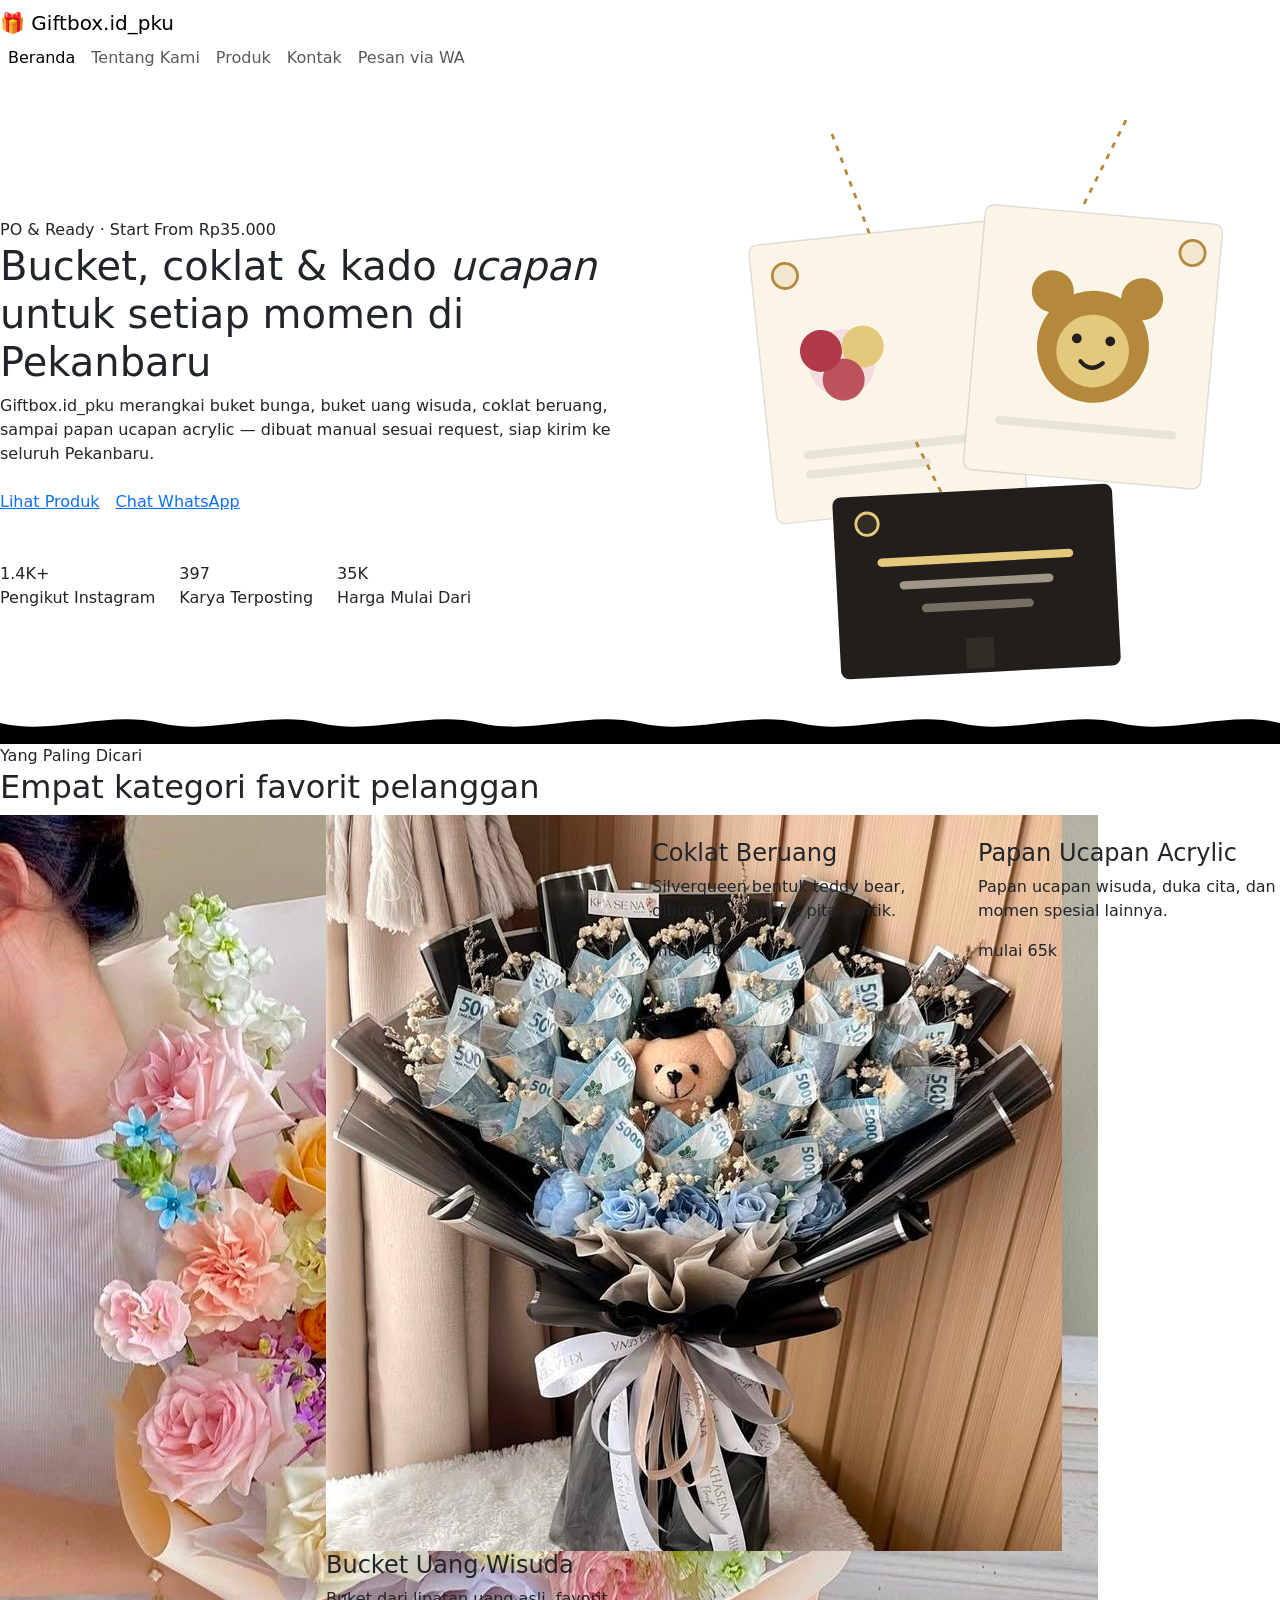
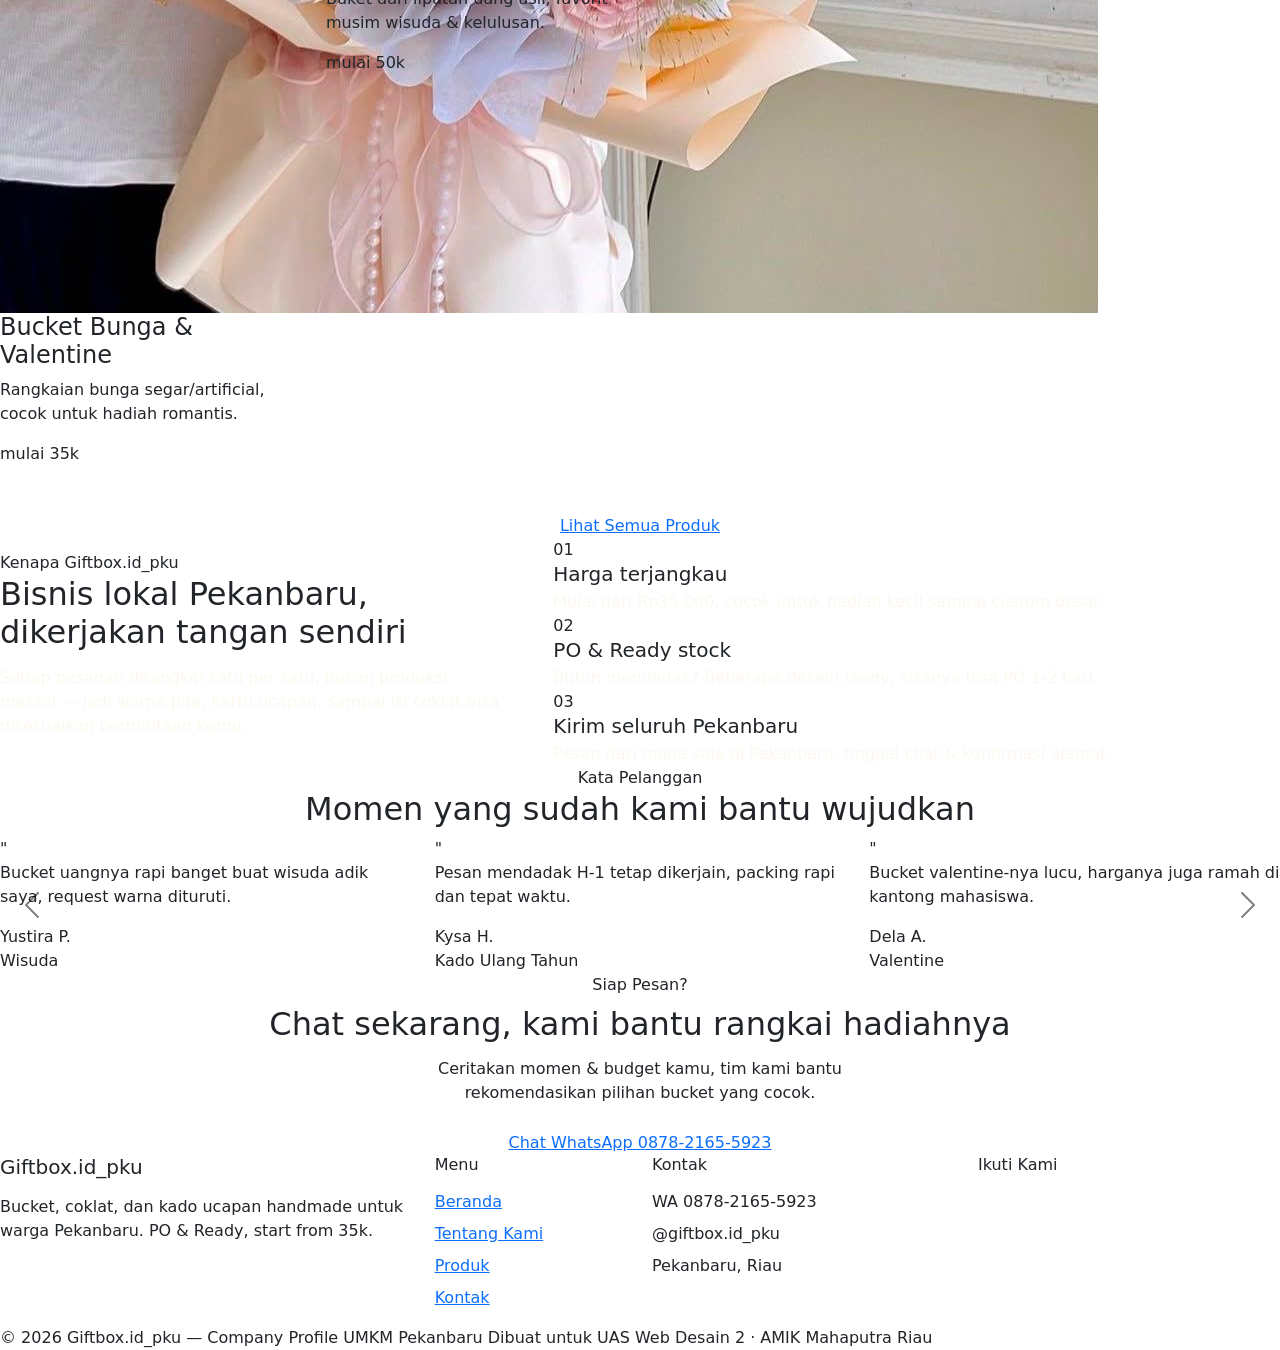
==== index.html @ 5f4c3142 "Add files via upload" ====
<!DOCTYPE html>
<html lang="id">
<head>
<meta charset="UTF-8">
<meta name="viewport" content="width=device-width, initial-scale=1.0">
<title>Giftbox.id_pku — Bucket &amp; Gift Pekanbaru</title>
<meta name="description" content="Giftbox.id_pku — bucket valentine, buket uang wisuda, coklat beruang, papan ucapan acrylic. PO &amp; Ready, mulai 35k, kirim area Pekanbaru.">

<link rel="preconnect" href="https://fonts.googleapis.com">
<link href="https://fonts.googleapis.com/css2?family=Fraunces:opsz,wght@9..144,500;9..144,600;9..144,700&family=Plus+Jakarta+Sans:wght@400;500;600;700;800&family=Space+Mono:wght@400;700&display=swap" rel="stylesheet">
<link rel="stylesheet" href="https://cdnjs.cloudflare.com/ajax/libs/bootstrap/5.3.3/css/bootstrap.min.css">
<link rel="stylesheet" href="css/style.css">
</head>
<body>

<!-- ============================== NAVBAR ============================== -->
<nav class="navbar navbar-expand-lg gb-navbar fixed-top">
  <div class="container-narrow">
    <a class="navbar-brand" href="index.html">
      <span class="brand-mark">🎁</span> Giftbox.id_pku
    </a>
    <button class="navbar-toggler" type="button" data-bs-toggle="collapse" data-bs-target="#gbNav">
      <span class="navbar-toggler-icon"></span>
    </button>
    <div class="collapse navbar-collapse" id="gbNav">
      <ul class="navbar-nav ms-auto align-items-lg-center">
        <li class="nav-item"><a class="nav-link active" data-page="index.html" href="index.html">Beranda</a></li>
        <li class="nav-item"><a class="nav-link" data-page="about.html" href="about.html">Tentang Kami</a></li>
        <li class="nav-item"><a class="nav-link" data-page="produk.html" href="produk.html">Produk</a></li>
        <li class="nav-item"><a class="nav-link" data-page="kontak.html" href="kontak.html">Kontak</a></li>
        <li class="nav-item"><a class="nav-link nav-cta" href="https://wa.me/6287821655923" target="_blank">Pesan via WA</a></li>
      </ul>
    </div>
  </div>
</nav>

<!-- ============================== HERO ============================== -->
<header class="hero" style="padding-top:120px;">
  <div class="container-narrow">
    <div class="row align-items-center g-5">
      <div class="col-lg-6">
        <span class="price-badge"><span class="dot"></span>PO &amp; Ready · Start From Rp35.000</span>
        <h1>Bucket, coklat &amp; kado <em>ucapan</em> untuk setiap momen di Pekanbaru</h1>
        <p class="lead-text">Giftbox.id_pku merangkai buket bunga, buket uang wisuda, coklat beruang, sampai papan ucapan acrylic — dibuat manual sesuai request, siap kirim ke seluruh Pekanbaru.</p>
        <div class="d-flex flex-wrap gap-3 mt-4">
          <a href="produk.html" class="btn-gb-primary">Lihat Produk</a>
          <a href="https://wa.me/6287821655923" target="_blank" class="btn-gb-outline">Chat WhatsApp</a>
        </div>
        <div class="d-flex gap-4 mt-5 flex-wrap">
          <div class="stat-box"><div class="num">1.4K+</div><div class="label">Pengikut Instagram</div></div>
          <div class="stat-box"><div class="num">397</div><div class="label">Karya Terposting</div></div>
          <div class="stat-box"><div class="num">35K</div><div class="label">Harga Mulai Dari</div></div>
        </div>
      </div>

      <div class="col-lg-6">
        <div class="hero-art">
          <svg viewBox="0 0 440 420" xmlns="http://www.w3.org/2000/svg">
            <!-- string 1 -->
            <line x1="120" y1="10" x2="150" y2="90" stroke="#B4893C" stroke-width="2" stroke-dasharray="4 5"/>
            <!-- tag: bucket bunga -->
            <g transform="translate(60,90) rotate(-6)">
              <rect x="0" y="0" width="180" height="200" rx="6" fill="#FBF5E8" stroke="#22201d22"/>
              <circle cx="24" cy="24" r="9" fill="#F3E6CF" stroke="#B4893C" stroke-width="2"/>
              <g transform="translate(28,60)">
                <circle cx="30" cy="30" r="24" fill="#F4DDE0"/>
                <circle cx="16" cy="20" r="15" fill="#B23A48"/>
                <circle cx="46" cy="20" r="15" fill="#E4C97C"/>
                <circle cx="30" cy="42" r="15" fill="#B23A48" opacity="0.85"/>
              </g>
              <rect x="24" y="150" width="132" height="6" rx="3" fill="#221E1B" opacity="0.08"/>
              <rect x="24" y="164" width="90" height="6" rx="3" fill="#221E1B" opacity="0.08"/>
            </g>
            <!-- string 2 -->
            <line x1="330" y1="0" x2="300" y2="60" stroke="#B4893C" stroke-width="2" stroke-dasharray="4 5"/>
            <!-- tag: coklat beruang -->
            <g transform="translate(230,60) rotate(5)">
              <rect x="0" y="0" width="170" height="190" rx="6" fill="#FBF5E8" stroke="#22201d22"/>
              <circle cx="150" cy="22" r="9" fill="#F3E6CF" stroke="#B4893C" stroke-width="2"/>
              <g transform="translate(35,40)">
                <circle cx="50" cy="55" r="40" fill="#B4893C"/>
                <circle cx="18" cy="18" r="15" fill="#B4893C"/>
                <circle cx="82" cy="18" r="15" fill="#B4893C"/>
                <circle cx="50" cy="58" r="26" fill="#E4C97C"/>
                <circle cx="38" cy="50" r="3.5" fill="#221E1B"/>
                <circle cx="62" cy="50" r="3.5" fill="#221E1B"/>
                <path d="M42 66 Q50 74 58 66" stroke="#221E1B" stroke-width="3" fill="none" stroke-linecap="round"/>
              </g>
              <rect x="20" y="150" width="130" height="6" rx="3" fill="#221E1B" opacity="0.08"/>
            </g>
            <!-- string 3 -->
            <line x1="180" y1="230" x2="200" y2="270" stroke="#B4893C" stroke-width="2" stroke-dasharray="4 5"/>
            <!-- tag: papan acrylic -->
            <g transform="translate(120,270) rotate(-3)">
              <rect x="0" y="0" width="200" height="130" rx="6" fill="#221E1B"/>
              <circle cx="24" cy="20" r="8" fill="#322C27" stroke="#E4C97C" stroke-width="2"/>
              <rect x="30" y="45" width="140" height="6" rx="3" fill="#E4C97C"/>
              <rect x="45" y="62" width="110" height="6" rx="3" fill="#F3E6CF" opacity="0.6"/>
              <rect x="60" y="79" width="80" height="6" rx="3" fill="#F3E6CF" opacity="0.4"/>
              <rect x="90" y="105" width="20" height="22" fill="#322C27"/>
            </g>
          </svg>
        </div>
      </div>
    </div>
  </div>
</header>
<svg class="torn-divider" viewBox="0 0 1200 34" preserveAspectRatio="none"><path d="M0,34 L0,14 C50,26 100,2 150,14 C200,26 250,2 300,14 C350,26 400,2 450,14 C500,26 550,2 600,14 C650,26 700,2 750,14 C800,26 850,2 900,14 C950,26 1000,2 1050,14 C1100,26 1150,2 1200,14 L1200,34 Z"></path></svg>

<!-- ============================== KATEGORI HIGHLIGHT ============================== -->
<section class="section-cream2">
  <div class="container-narrow">
    <div class="section-head">
      <span class="eyebrow">Yang Paling Dicari</span>
      <h2>Empat kategori favorit pelanggan</h2>
    </div>
    <div class="row g-4">

      <div class="col-md-6 col-lg-3 product-col">
        <div class="tag-card">
          <span class="tag-hole"></span>
        
          <img src="pastel.jpeg" alt="">
          <h4>Bucket Bunga &amp; Valentine</h4>
          <p>Rangkaian bunga segar/artificial, cocok untuk hadiah romantis.</p>
          <div class="tag-price">mulai 35k</div>
        </div>
      </div>

      <div class="col-md-6 col-lg-3 product-col">
        <div class="tag-card">
          <span class="tag-hole"></span>
          <img src="wisudabesar.jpeg" alt="">
          <h4>Bucket Uang Wisuda</h4>
          <p>Buket dari lipatan uang asli, favorit musim wisuda &amp; kelulusan.</p>
          <div class="tag-price">mulai 50k</div>
        </div>
      </div>

      <div class="col-md-6 col-lg-3 product-col">
        <div class="tag-card">
          <span class="tag-hole"></span>
          <img src="coklatbesar.jpeg" alt="">
          <h4>Coklat Beruang</h4>
          <p>Silverqueen bentuk teddy bear, dibungkus flanel &amp; pita cantik.</p>
          <div class="tag-price">mulai 40k</div>
        </div>
      </div>

      <div class="col-md-6 col-lg-3 product-col">
        <div class="tag-card">
          <span class="tag-hole"></span>
          <img src="papan.jpeg" alt="">
          <h4>Papan Ucapan Acrylic</h4>
          <p>Papan ucapan wisuda, duka cita, dan momen spesial lainnya.</p>
          <div class="tag-price">mulai 65k</div>
        </div>
      </div>

    </div>
    <div class="text-center mt-5">
      <a href="produk.html" class="btn-gb-outline">Lihat Semua Produk</a>
    </div>
  </div>
</section>

<!-- ============================== KENAPA PILIH KAMI ============================== -->
<section class="section-dark">
  <div class="container-narrow">
    <div class="row g-5 align-items-center">
      <div class="col-lg-5">
        <span class="eyebrow">Kenapa Giftbox.id_pku</span>
        <h2>Bisnis lokal Pekanbaru, dikerjakan tangan sendiri</h2>
        <p style="color:rgba(251,245,232,0.72); margin-top:14px;">Setiap pesanan dirangkai satu per satu, bukan produksi massal — jadi warna pita, kartu ucapan, sampai isi coklat bisa disesuaikan permintaan kamu.</p>
      </div>
      <div class="col-lg-7">
        <div class="value-row">
          <div class="value-num">01</div>
          <div><h5 class="mb-1" style="color:var(--cream-2)">Harga terjangkau</h5><p class="mb-0" style="color:rgba(251,245,232,0.65)">Mulai dari Rp35.000, cocok untuk hadiah kecil sampai custom besar.</p></div>
        </div>
        <div class="value-row">
          <div class="value-num">02</div>
          <div><h5 class="mb-1" style="color:var(--cream-2)">PO &amp; Ready stock</h5><p class="mb-0" style="color:rgba(251,245,232,0.65)">Butuh mendadak? Beberapa desain ready, sisanya bisa PO 1-2 hari.</p></div>
        </div>
        <div class="value-row">
          <div class="value-num">03</div>
          <div><h5 class="mb-1" style="color:var(--cream-2)">Kirim seluruh Pekanbaru</h5><p class="mb-0" style="color:rgba(251,245,232,0.65)">Pesan dari mana saja di Pekanbaru, tinggal chat &amp; konfirmasi alamat.</p></div>
        </div>
      </div>
    </div>
  </div>
</section>

<!-- ============================== TESTIMONI CAROUSEL ============================== -->
<section class="section-blush">
  <div class="container-narrow">
    <div class="section-head mx-auto text-center">
      <span class="eyebrow">Kata Pelanggan</span>
      <h2>Momen yang sudah kami bantu wujudkan</h2>
    </div>

    <div id="testiCarousel" class="carousel slide" data-bs-ride="carousel" data-bs-interval="4500">
      <div class="carousel-inner">
        <div class="carousel-item active">
          <div class="row justify-content-center g-4">
            <div class="col-md-4">
              <div class="testi-card"><span class="quote-mark">"</span><p>Bucket uangnya rapi banget buat wisuda adik saya, request warna dituruti.</p><div class="testi-name">Yustira P.</div><div class="testi-role">Wisuda</div></div>
            </div>
            <div class="col-md-4">
              <div class="testi-card"><span class="quote-mark">"</span><p>Pesan mendadak H-1 tetap dikerjain, packing rapi dan tepat waktu.</p><div class="testi-name">Kysa H.</div><div class="testi-role">Kado Ulang Tahun</div></div>
            </div>
            <div class="col-md-4">
              <div class="testi-card"><span class="quote-mark">"</span><p>Bucket valentine-nya lucu, harganya juga ramah di kantong mahasiswa.</p><div class="testi-name">Dela A.</div><div class="testi-role">Valentine</div></div>
            </div>
          </div>
        </div>
        <div class="carousel-item">
          <div class="row justify-content-center g-4">
            <div class="col-md-4">
              <div class="testi-card"><span class="quote-mark">"</span><p>Coklat beruangnya besar dan rapi, pas buat kejutan ke pacar.</p><div class="testi-name">Rifqi S.</div><div class="testi-role">Coklat Beruang</div></div>
            </div>
            <div class="col-md-4">
              <div class="testi-card"><span class="quote-mark">"</span><p>Papan acryliknya elegan buat acara wisuda kampus, fast respon juga.</p><div class="testi-name">Nadia F.</div><div class="testi-role">Papan Ucapan</div></div>
            </div>
            <div class="col-md-4">
              <div class="testi-card"><span class="quote-mark">"</span><p>Sudah 3x order di sini, konsisten bagus dan tepat waktu terus.</p><div class="testi-name">Bagas W.</div><div class="testi-role">Pelanggan Tetap</div></div>
            </div>
          </div>
        </div>
      </div>
      <button class="carousel-control-prev" type="button" data-bs-target="#testiCarousel" data-bs-slide="prev" style="filter:invert(1);width:5%;">
        <span class="carousel-control-prev-icon"></span>
      </button>
      <button class="carousel-control-next" type="button" data-bs-target="#testiCarousel" data-bs-slide="next" style="filter:invert(1);width:5%;">
        <span class="carousel-control-next-icon"></span>
      </button>
    </div>
  </div>
</section>

<!-- ============================== CTA ============================== -->
<section class="section-cream2">
  <div class="container-narrow text-center">
    <span class="eyebrow d-flex justify-content-center">Siap Pesan?</span>
    <h2 class="mt-2">Chat sekarang, kami bantu rangkai hadiahnya</h2>
    <p style="color:var(--ink-soft); max-width:480px; margin:14px auto 26px;">Ceritakan momen &amp; budget kamu, tim kami bantu rekomendasikan pilihan bucket yang cocok.</p>
    <a href="https://wa.me/6287821655923" target="_blank" class="btn-gb-primary">Chat WhatsApp 0878-2165-5923</a>
  </div>
</section>

<!-- ============================== FOOTER ============================== -->
<footer class="gb-footer">
  <div class="container-narrow">
    <div class="row g-4">
      <div class="col-md-4">
        <h5>Giftbox.id_pku</h5>
        <p class="mt-3">Bucket, coklat, dan kado ucapan handmade untuk warga Pekanbaru. PO &amp; Ready, start from 35k.</p>
      </div>
      <div class="col-md-2">
        <h5 style="font-size:1rem;">Menu</h5>
        <ul class="list-unstyled mt-3">
          <li class="mb-2"><a href="index.html">Beranda</a></li>
          <li class="mb-2"><a href="about.html">Tentang Kami</a></li>
          <li class="mb-2"><a href="produk.html">Produk</a></li>
          <li class="mb-2"><a href="kontak.html">Kontak</a></li>
        </ul>
      </div>
      <div class="col-md-3">
        <h5 style="font-size:1rem;">Kontak</h5>
        <ul class="list-unstyled mt-3">
          <li class="mb-2">WA 0878-2165-5923</li>
          <li class="mb-2">@giftbox.id_pku</li>
          <li class="mb-2">Pekanbaru, Riau</li>
        </ul>
      </div>
      <div class="col-md-3">
        <h5 style="font-size:1rem;">Ikuti Kami</h5>
        <div class="d-flex gap-2 mt-3">
          <a class="social-dot" href="https://instagram.com/giftbox.id_pku" target="_blank" aria-label="Instagram"><svg viewBox="0 0 24 24" fill="none" stroke="currentColor" stroke-width="2"><rect x="3" y="3" width="18" height="18" rx="5"/><circle cx="12" cy="12" r="4"/><circle cx="17.5" cy="6.5" r="1"/></svg></a>
          <a class="social-dot" href="https://wa.me/6287821655923" target="_blank" aria-label="WhatsApp"><svg viewBox="0 0 24 24" fill="currentColor"><path d="M12 2a10 10 0 00-8.6 15L2 22l5.2-1.4A10 10 0 1012 2zm0 18a8 8 0 01-4.1-1.1l-.3-.2-3 .8.8-2.9-.2-.3A8 8 0 1112 20zm4.4-5.9c-.2-.1-1.4-.7-1.6-.8s-.4-.1-.5.1-.6.8-.7.9-.3.2-.5.1a6.6 6.6 0 01-1.9-1.2 7 7 0 01-1.3-1.6c-.1-.2 0-.4.1-.5l.4-.5c.1-.1.1-.2.2-.4a.4.4 0 000-.4c-.1-.1-.5-1.2-.7-1.7s-.4-.4-.5-.4h-.5a.9.9 0 00-.6.3 2.7 2.7 0 00-.8 2 4.7 4.7 0 001 2.5 10.6 10.6 0 004 3.6c.6.2 1 .4 1.4.5a3.3 3.3 0 001.5.1 2.5 2.5 0 001.6-1.1 1.9 1.9 0 00.1-1.1c-.1-.1-.2-.1-.4-.2z"/></svg></a>
        </div>
      </div>
    </div>
    <div class="footer-bottom">
      <span>© 2026 Giftbox.id_pku — Company Profile UMKM Pekanbaru</span>
      <span>Dibuat untuk UAS Web Desain 2 · AMIK Mahaputra Riau</span>
    </div>
  </div>
</footer>

<script src="https://cdnjs.cloudflare.com/ajax/libs/bootstrap/5.3.3/js/bootstrap.bundle.min.js"></script>
<script src="js/main.js"></script>
</body>
</html>
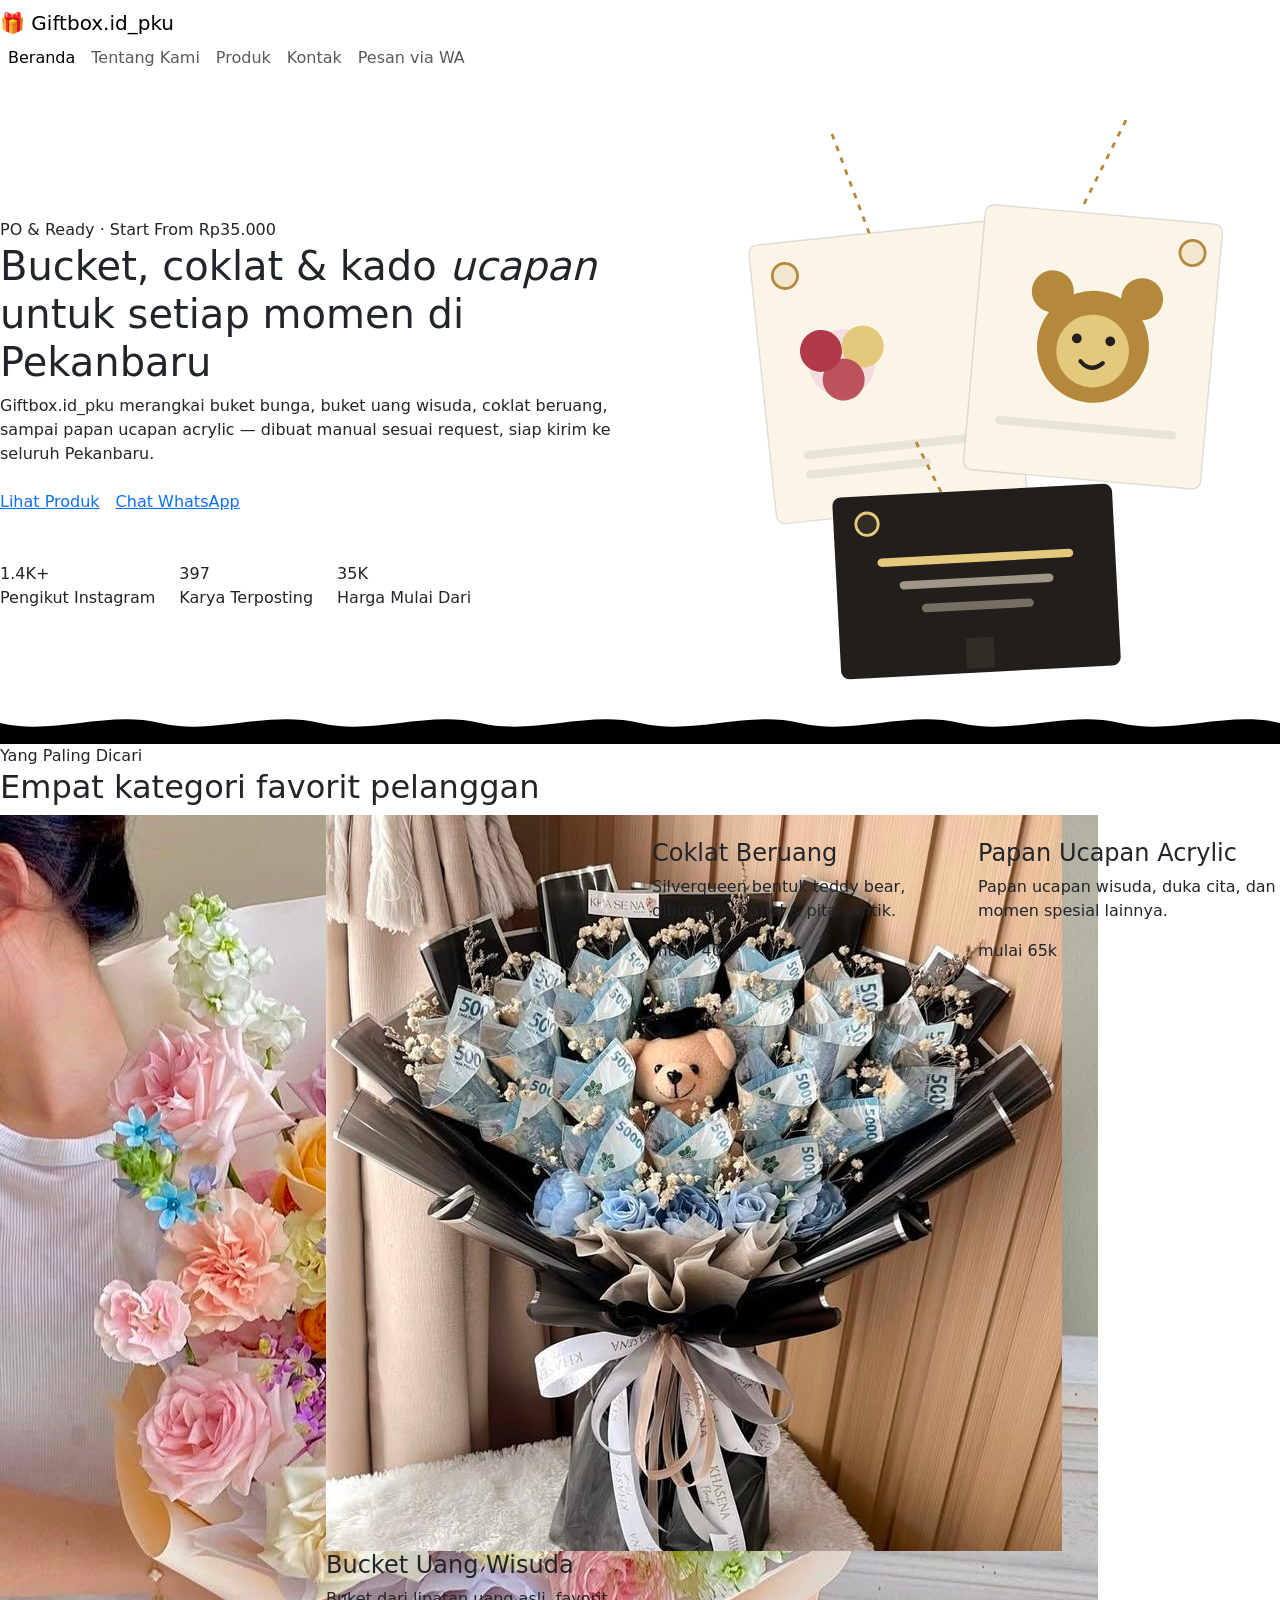
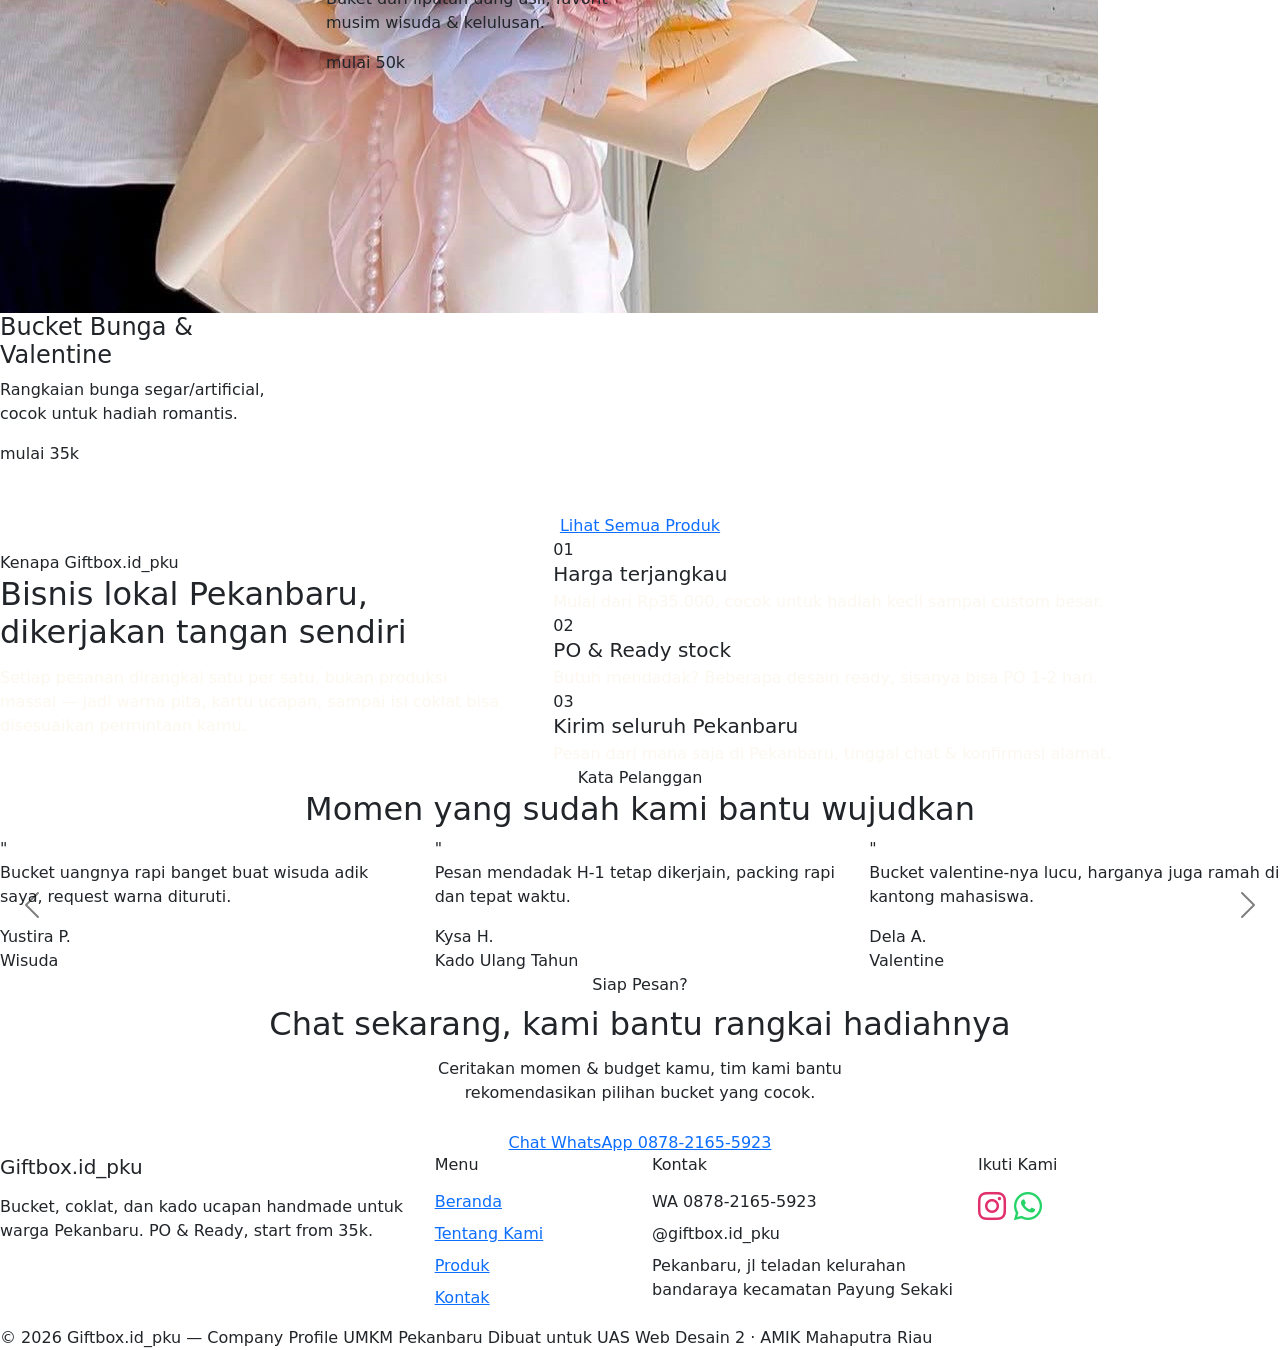
==== commit 9e79325e: "Update index.html" ====
--- a/index.html
+++ b/index.html
@@ -10,6 +10,7 @@
 <link href="https://fonts.googleapis.com/css2?family=Fraunces:opsz,wght@9..144,500;9..144,600;9..144,700&family=Plus+Jakarta+Sans:wght@400;500;600;700;800&family=Space+Mono:wght@400;700&display=swap" rel="stylesheet">
 <link rel="stylesheet" href="https://cdnjs.cloudflare.com/ajax/libs/bootstrap/5.3.3/css/bootstrap.min.css">
 <link rel="stylesheet" href="css/style.css">
+<link rel="stylesheet" href="https://cdnjs.cloudflare.com/ajax/libs/font-awesome/6.5.0/css/all.min.css">
 </head>
 <body>
 
@@ -270,14 +271,18 @@
         <ul class="list-unstyled mt-3">
           <li class="mb-2">WA 0878-2165-5923</li>
           <li class="mb-2">@giftbox.id_pku</li>
-          <li class="mb-2">Pekanbaru, Riau</li>
+          <li class="mb-2">Pekanbaru, jl teladan kelurahan bandaraya kecamatan Payung Sekaki</li>
         </ul>
       </div>
       <div class="col-md-3">
         <h5 style="font-size:1rem;">Ikuti Kami</h5>
         <div class="d-flex gap-2 mt-3">
-          <a class="social-dot" href="https://instagram.com/giftbox.id_pku" target="_blank" aria-label="Instagram"><svg viewBox="0 0 24 24" fill="none" stroke="currentColor" stroke-width="2"><rect x="3" y="3" width="18" height="18" rx="5"/><circle cx="12" cy="12" r="4"/><circle cx="17.5" cy="6.5" r="1"/></svg></a>
-          <a class="social-dot" href="https://wa.me/6287821655923" target="_blank" aria-label="WhatsApp"><svg viewBox="0 0 24 24" fill="currentColor"><path d="M12 2a10 10 0 00-8.6 15L2 22l5.2-1.4A10 10 0 1012 2zm0 18a8 8 0 01-4.1-1.1l-.3-.2-3 .8.8-2.9-.2-.3A8 8 0 1112 20zm4.4-5.9c-.2-.1-1.4-.7-1.6-.8s-.4-.1-.5.1-.6.8-.7.9-.3.2-.5.1a6.6 6.6 0 01-1.9-1.2 7 7 0 01-1.3-1.6c-.1-.2 0-.4.1-.5l.4-.5c.1-.1.1-.2.2-.4a.4.4 0 000-.4c-.1-.1-.5-1.2-.7-1.7s-.4-.4-.5-.4h-.5a.9.9 0 00-.6.3 2.7 2.7 0 00-.8 2 4.7 4.7 0 001 2.5 10.6 10.6 0 004 3.6c.6.2 1 .4 1.4.5a3.3 3.3 0 001.5.1 2.5 2.5 0 001.6-1.1 1.9 1.9 0 00.1-1.1c-.1-.1-.2-.1-.4-.2z"/></svg></a>
+          <a href="https://instagram.com/giftbox.id_pku" target="_blank" style="color: #E1306C;">
+          <i class="fab fa-instagram fa-2x"></i>
+          </a>
+          <a href="https://wa.me/6287821655923" target="_blank" style="color: #25D366;">
+          <i class="fab fa-whatsapp fa-2x"></i>
+          </a>
         </div>
       </div>
     </div>
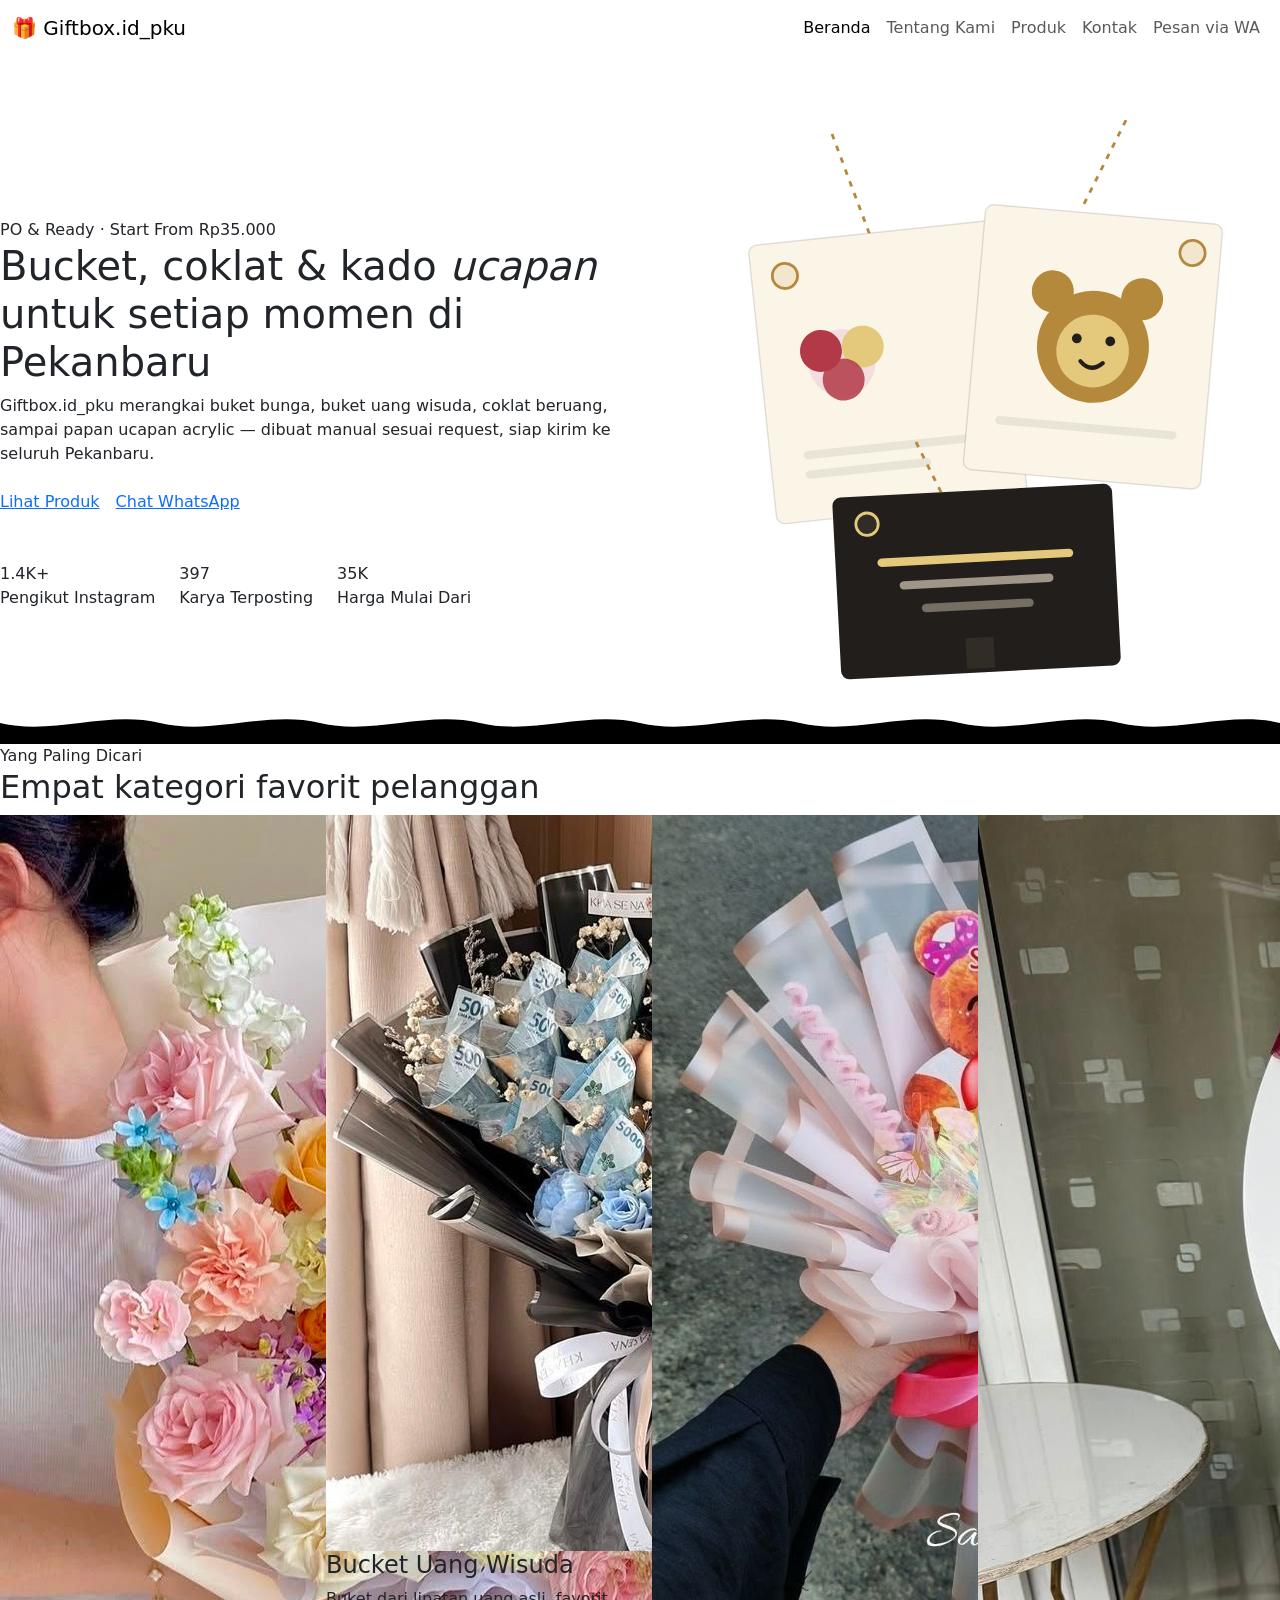
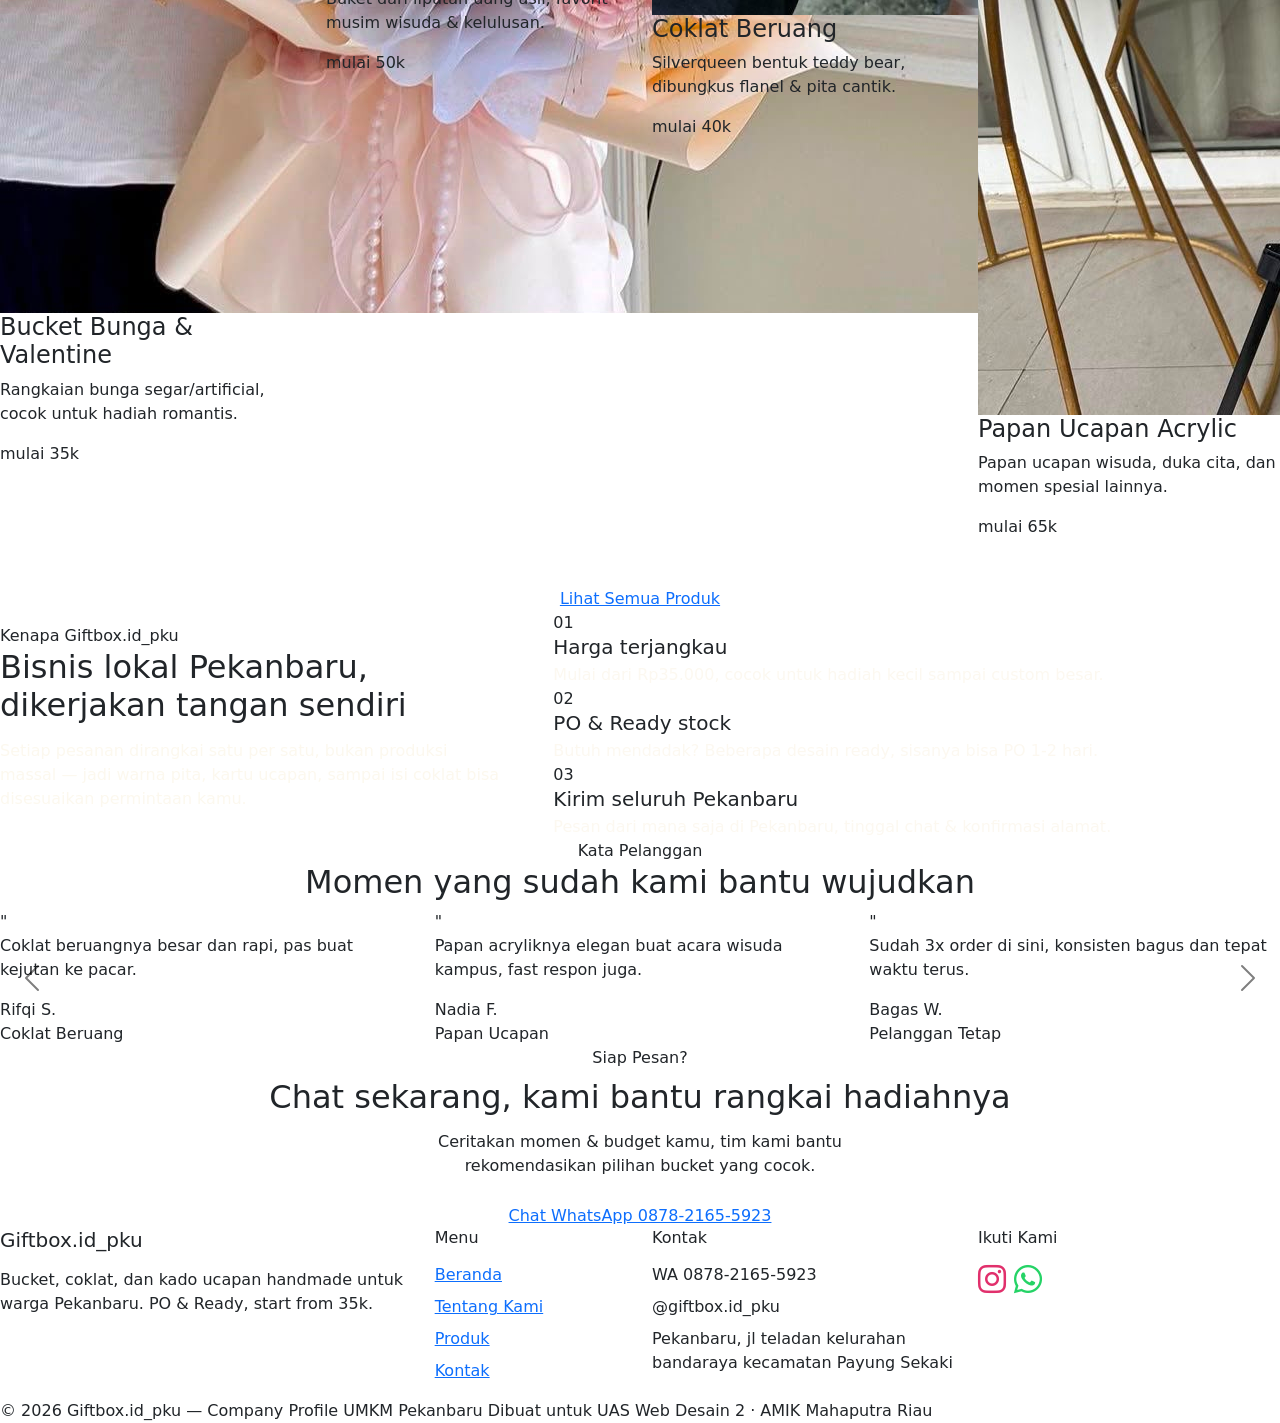
==== commit 5e22a94b: "Update index.html" ====
--- a/index.html
+++ b/index.html
@@ -15,8 +15,8 @@
 <body>
 
 <!-- ============================== NAVBAR ============================== -->
-<nav class="navbar navbar-expand-lg gb-navbar fixed-top">
-  <div class="container-narrow">
+<nav class="navbar navbar-expand-lg gb-navbar fixed-top px-0">
+  <div class="container-fluid">
     <a class="navbar-brand" href="index.html">
       <span class="brand-mark">🎁</span> Giftbox.id_pku
     </a>
@@ -200,7 +200,7 @@
       <h2>Momen yang sudah kami bantu wujudkan</h2>
     </div>
 
-    <div id="testiCarousel" class="carousel slide" data-bs-ride="carousel" data-bs-interval="4500">
+    <div id="testiCarousel" class="carousel slide" data-bs-ride="carousel" data-bs-interval="1000">
       <div class="carousel-inner">
         <div class="carousel-item active">
           <div class="row justify-content-center g-4">
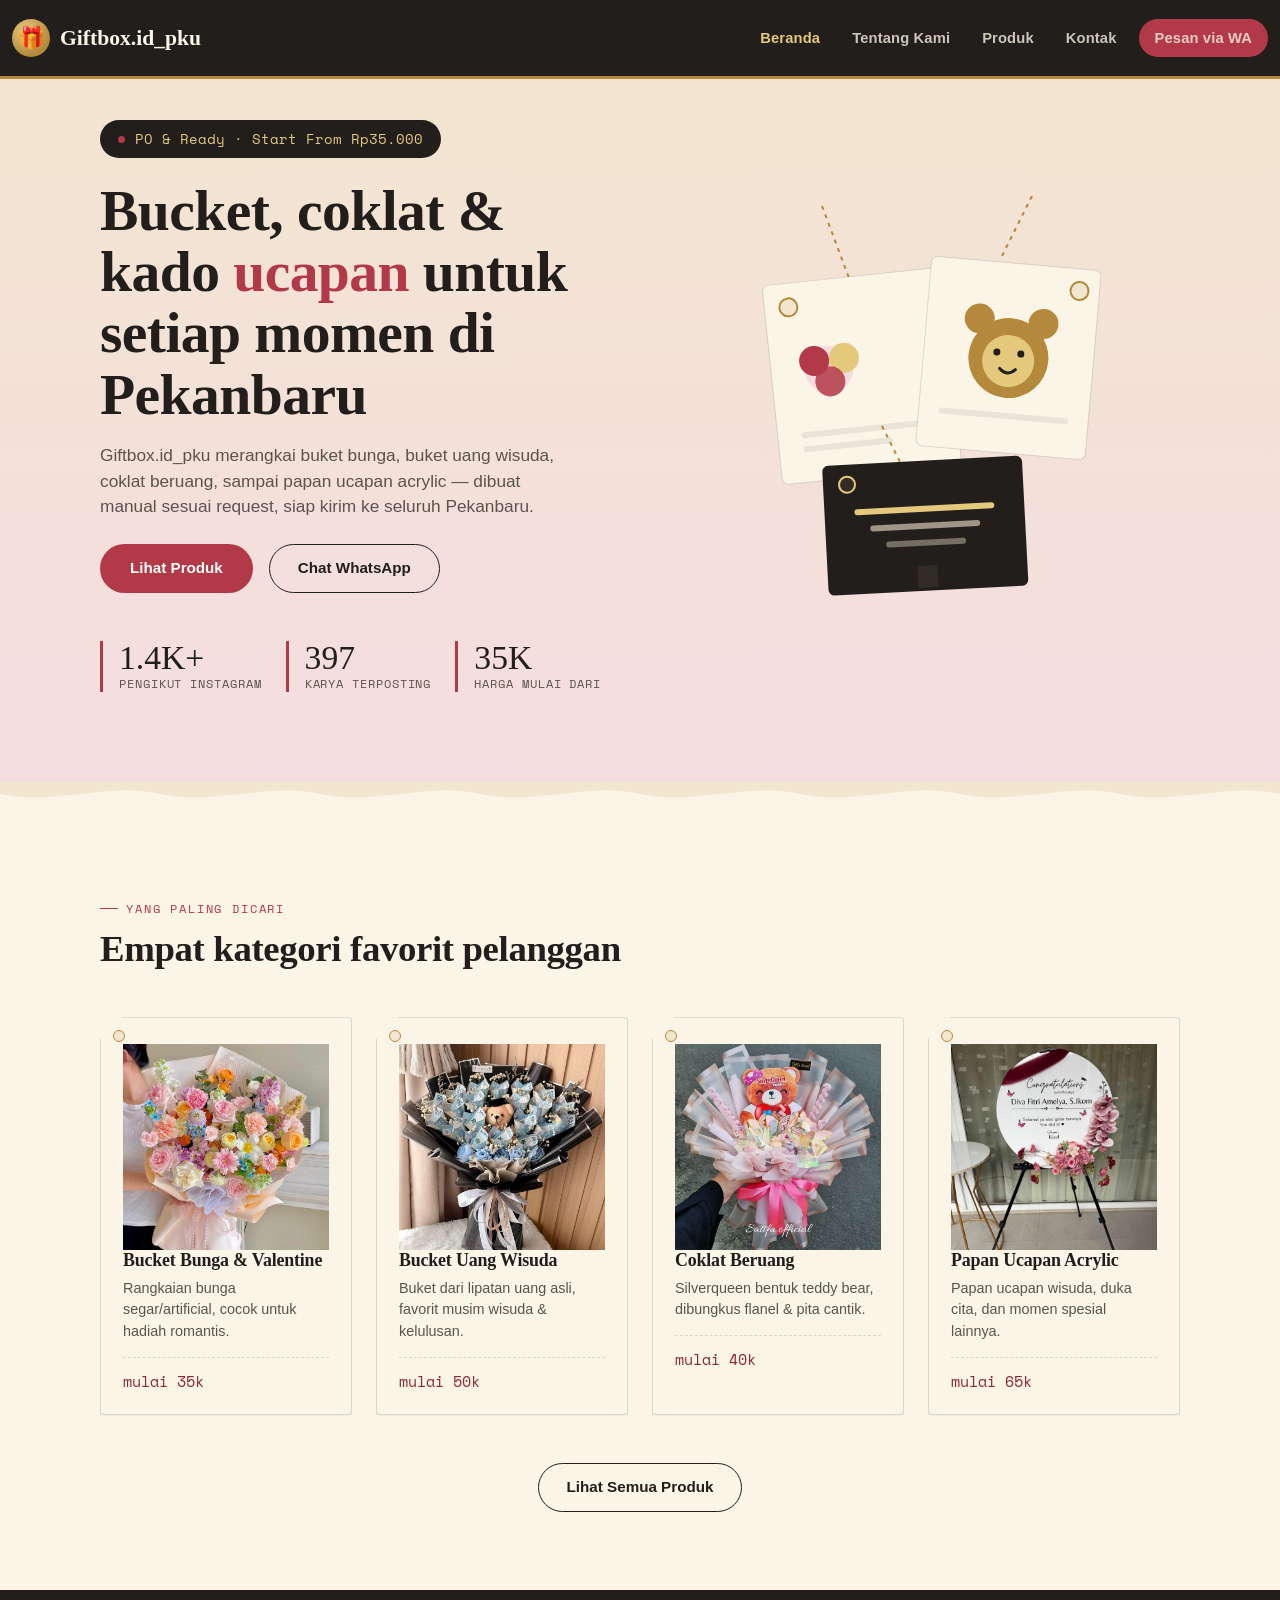
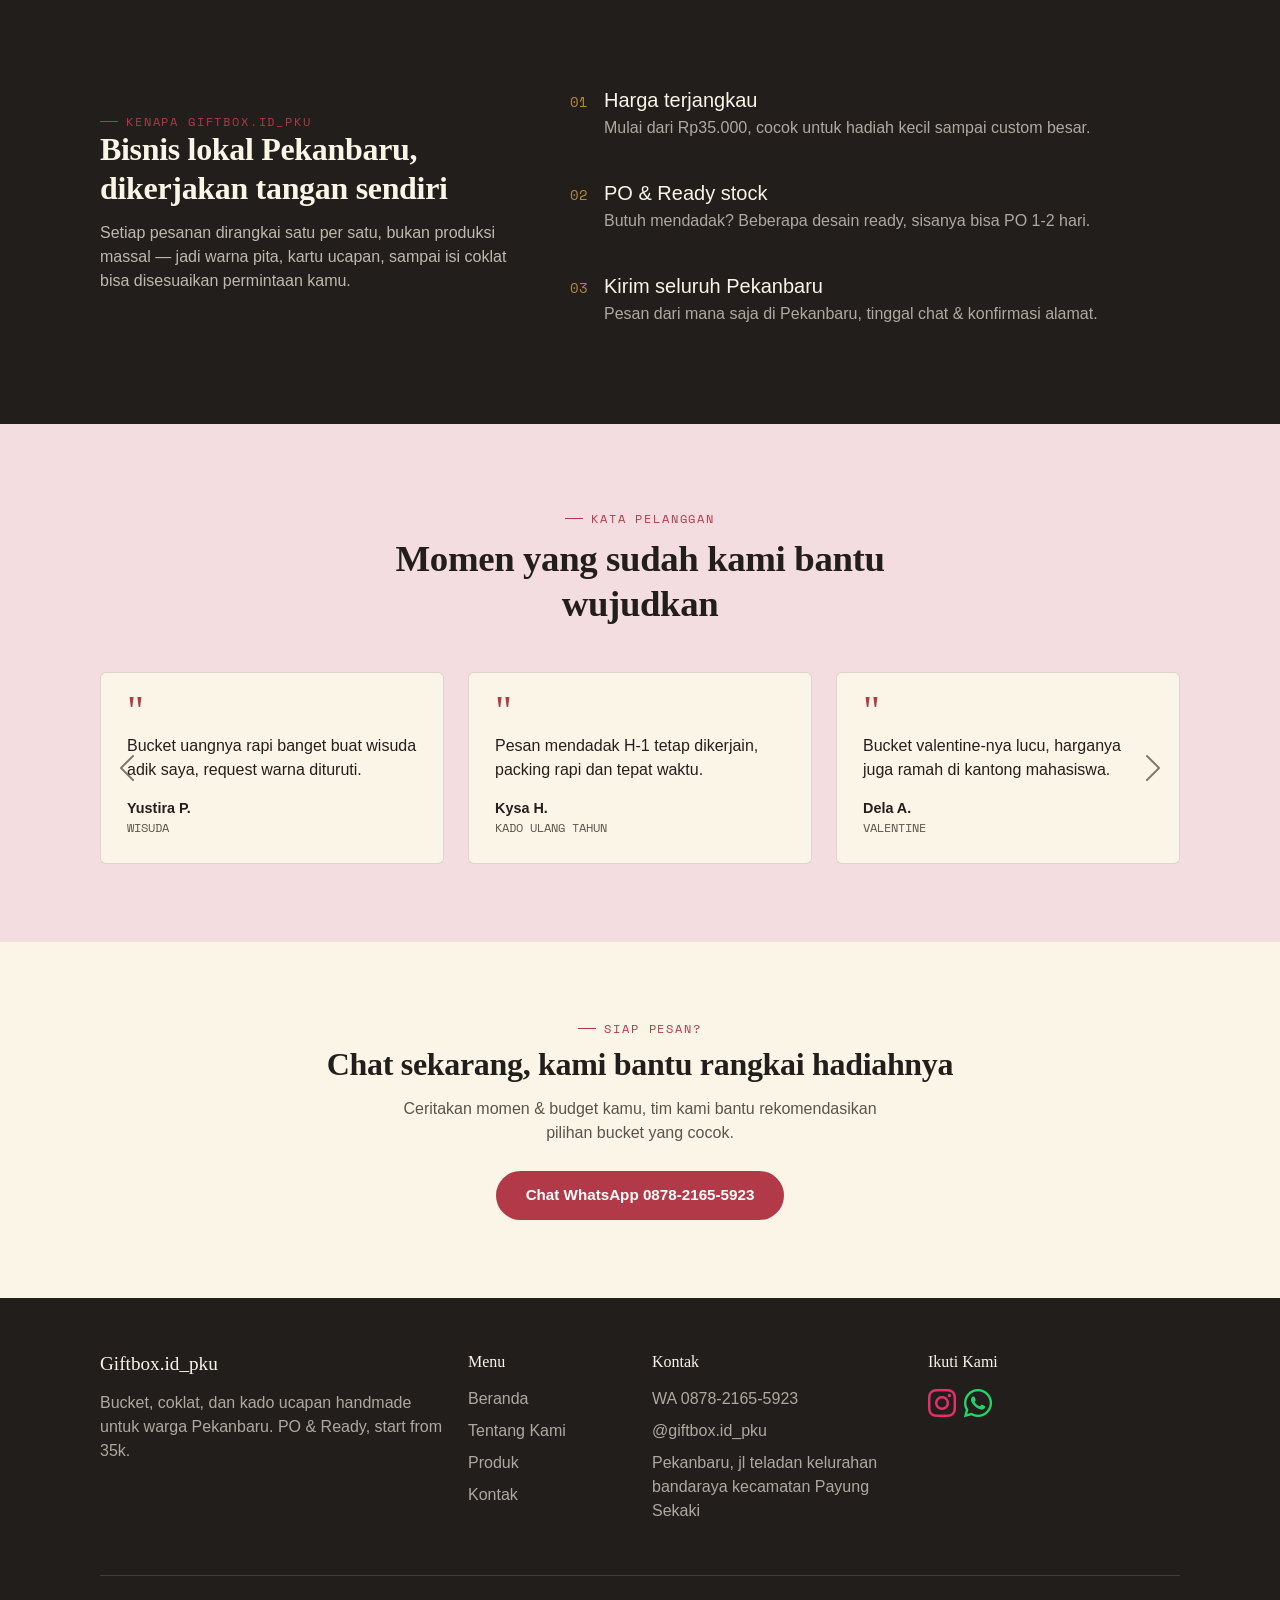
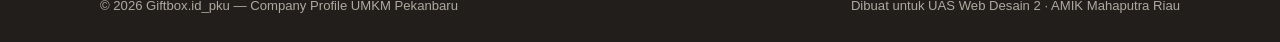
==== commit 578fe1ff: "Update index.html" ====
--- a/index.html
+++ b/index.html
@@ -9,7 +9,7 @@
 <link rel="preconnect" href="https://fonts.googleapis.com">
 <link href="https://fonts.googleapis.com/css2?family=Fraunces:opsz,wght@9..144,500;9..144,600;9..144,700&family=Plus+Jakarta+Sans:wght@400;500;600;700;800&family=Space+Mono:wght@400;700&display=swap" rel="stylesheet">
 <link rel="stylesheet" href="https://cdnjs.cloudflare.com/ajax/libs/bootstrap/5.3.3/css/bootstrap.min.css">
-<link rel="stylesheet" href="css/style.css">
+<link rel="stylesheet" href="style.css">
 <link rel="stylesheet" href="https://cdnjs.cloudflare.com/ajax/libs/font-awesome/6.5.0/css/all.min.css">
 </head>
 <body>
--- a/style.css
+++ b/style.css
@@ -0,0 +1,457 @@
+/* ==========================================================================
+   Giftbox.id_pku — Company Profile
+   Design tokens
+   ========================================================================== */
+:root{
+  --cream:      #F3E6CF;   /* kraft paper background */
+  --cream-2:    #FBF5E8;   /* lighter card surface */
+  --charcoal:   #221E1B;   /* near-black, from IG dark theme */
+  --charcoal-2: #322C27;
+  --rose:       #B23A48;   /* valentine rose-red accent */
+  --rose-dark:  #8C2836;
+  --gold:       #B4893C;   /* metallic gold, tag string */
+  --gold-light: #E4C97C;
+  --blush:      #F4DDE0;   /* soft alternate section bg */
+  --ink:        #241F1C;
+  --ink-soft:   #5C534B;
+  --line:       rgba(34,30,27,0.14);
+
+  --font-display: "Fraunces", Georgia, serif;
+  --font-body: "Plus Jakarta Sans", -apple-system, Segoe UI, sans-serif;
+  --font-tag: "Space Mono", monospace;
+
+  --radius: 6px;
+  --shadow-tag: 0 10px 24px rgba(34,30,27,0.14);
+}
+
+*{ box-sizing:border-box; }
+html{ scroll-behavior:smooth; }
+body{
+  font-family: var(--font-body);
+  color: var(--ink);
+  background: var(--cream);
+  -webkit-font-smoothing: antialiased;
+}
+h1,h2,h3,h4,.font-display{
+  font-family: var(--font-display);
+  font-weight: 600;
+  letter-spacing: -0.01em;
+  color: var(--charcoal);
+}
+a{ text-decoration:none; }
+img{ max-width:100%; display:block; }
+.container-narrow{ max-width: 1120px; margin:0 auto; padding:0 20px; }
+
+/* Eyebrow / small caps label ---------------------------------------------*/
+.eyebrow{
+  font-family: var(--font-tag);
+  font-size: 0.72rem;
+  letter-spacing: 0.16em;
+  text-transform: uppercase;
+  color: var(--rose);
+  display:inline-flex;
+  align-items:center;
+  gap:8px;
+}
+.eyebrow::before{
+  content:"";
+  width:18px; height:1px;
+  background: var(--rose);
+  display:inline-block;
+}
+
+/* ==========================================================================
+   Navbar
+   ========================================================================== */
+.gb-navbar{
+  background: var(--charcoal);
+  padding: 14px 0;
+  border-bottom: 3px solid var(--gold);
+}
+.gb-navbar .navbar-brand{
+  font-family: var(--font-display);
+  font-weight: 600;
+  font-size: 1.35rem;
+  color: var(--cream-2) !important;
+  display:flex;
+  align-items:center;
+  gap:10px;
+}
+.gb-navbar .brand-mark{
+  width:38px;height:38px;border-radius:50%;
+  background: radial-gradient(circle at 35% 30%, var(--gold-light), var(--gold) 70%);
+  display:flex;align-items:center;justify-content:center;
+  flex-shrink:0;
+}
+.gb-navbar .navbar-nav .nav-link{
+  color: rgba(251,245,232,0.78) !important;
+  font-weight:600;
+  font-size:0.92rem;
+  padding: 8px 16px !important;
+  letter-spacing:0.01em;
+}
+.gb-navbar .navbar-nav .nav-link:hover,
+.gb-navbar .navbar-nav .nav-link.active{
+  color: var(--gold-light) !important;
+}
+.gb-navbar .nav-cta{
+  background: var(--rose);
+  color: #fff !important;
+  border-radius: 999px;
+  padding: 8px 20px !important;
+  margin-left: 6px;
+}
+.gb-navbar .nav-cta:hover{ background: var(--rose-dark); color:#fff !important; }
+.gb-navbar .navbar-toggler{ border-color: rgba(251,245,232,0.4); }
+
+/* ==========================================================================
+   Buttons
+   ========================================================================== */
+.btn-gb-primary{
+  background: var(--rose);
+  color:#fff;
+  border:none;
+  border-radius: 999px;
+  padding: 13px 30px;
+  font-weight: 700;
+  font-size: 0.95rem;
+  transition: transform .15s ease, background .15s ease;
+  display:inline-flex; align-items:center; gap:10px;
+}
+.btn-gb-primary:hover{ background: var(--rose-dark); color:#fff; transform: translateY(-2px); }
+.btn-gb-outline{
+  background: transparent;
+  color: var(--charcoal);
+  border: 1.5px solid var(--charcoal);
+  border-radius: 999px;
+  padding: 12px 28px;
+  font-weight:700;
+  font-size:0.95rem;
+  transition: all .15s ease;
+  display:inline-flex; align-items:center; gap:10px;
+}
+.btn-gb-outline:hover{ background: var(--charcoal); color: var(--cream); }
+
+/* ==========================================================================
+   Hero
+   ========================================================================== */
+.hero{
+  background: linear-gradient(180deg, var(--cream) 0%, var(--blush) 100%);
+  padding: 70px 0 90px;
+  position:relative;
+  overflow:hidden;
+}
+.hero h1{
+  font-size: clamp(2.4rem, 5vw, 3.6rem);
+  line-height: 1.06;
+}
+.hero h1 em{
+  font-style: normal;
+  color: var(--rose);
+}
+.hero p.lead-text{
+  color: var(--ink-soft);
+  font-size: 1.08rem;
+  max-width: 480px;
+  margin-top: 18px;
+}
+.price-badge{
+  display:inline-flex;
+  align-items:center;
+  gap:10px;
+  background: var(--charcoal);
+  color: var(--gold-light);
+  font-family: var(--font-tag);
+  font-size: 0.85rem;
+  padding: 9px 18px;
+  border-radius: 999px;
+  margin-bottom: 22px;
+}
+.price-badge .dot{ width:7px;height:7px;border-radius:50%;background:var(--rose); }
+
+/* Hero visual: stack of gift-tag illustration cards */
+.hero-art{ position:relative; height: 420px; }
+.hero-art svg{ width:100%; height:100%; }
+
+/* Torn-edge divider (scissor-cut ribbon) ---------------------------------*/
+.torn-divider{
+  display:block;
+  width:100%;
+  height:34px;
+  margin-top:-2px;
+}
+.torn-divider path{ fill: var(--cream-2); }
+.section-blush + .torn-divider path{ fill: var(--blush); }
+
+/* ==========================================================================
+   Sections
+   ========================================================================== */
+section{ padding: 78px 0; }
+.section-blush{ background: var(--blush); }
+.section-cream2{ background: var(--cream-2); }
+.section-dark{ background: var(--charcoal); color: var(--cream-2); }
+.section-dark h2, .section-dark h3{ color: var(--cream-2); }
+.section-head{ max-width: 620px; margin-bottom: 46px; }
+.section-head h2{ font-size: clamp(1.7rem, 3vw, 2.3rem); margin-top:10px; }
+
+/* ==========================================================================
+   Gift-tag product card — signature element
+   ========================================================================== */
+.tag-card{
+  position:relative;
+  background: var(--cream-2);
+  border: 1px solid var(--line);
+  border-radius: 4px;
+  padding: 26px 22px 22px;
+  height:100%;
+  box-shadow: var(--shadow-tag);
+  transition: transform .18s ease, box-shadow .18s ease;
+  clip-path: polygon(22px 0, 100% 0, 100% 100%, 0 100%, 0 22px);
+}
+.tag-card:hover{ transform: translateY(-6px); box-shadow: 0 18px 34px rgba(34,30,27,0.2); }
+.tag-hole{
+  position:absolute;
+  top:12px; left:12px;
+  width:12px; height:12px;
+  border-radius:50%;
+  background: var(--cream);
+  border: 1.5px solid var(--gold);
+}
+.tag-icon{
+  width:100%;
+  height:130px;
+  display:flex;
+  align-items:center;
+  justify-content:center;
+  background: var(--blush);
+  border-radius: 3px;
+  margin-bottom:16px;
+}
+.tag-icon svg{ width:78px; height:78px; }
+.tag-card h4{ font-size:1.12rem; margin-bottom:6px; }
+.tag-card p{ color: var(--ink-soft); font-size:0.9rem; margin-bottom:14px; }
+.tag-price{
+  font-family: var(--font-tag);
+  font-size: 0.95rem;
+  color: var(--rose-dark);
+  border-top: 1px dashed var(--line);
+  padding-top: 12px;
+  display:flex;
+  justify-content:space-between;
+  align-items:center;
+}
+.tag-price .btn-tag{
+  background:none; border:none;
+  color: var(--charcoal);
+  font-family: var(--font-tag);
+  font-size:0.78rem;
+  text-decoration:underline;
+  text-underline-offset:3px;
+  padding:0;
+}
+
+/* category pill filter */
+.cat-pills{ display:flex; flex-wrap:wrap; gap:10px; margin-bottom:38px; }
+.cat-pill{
+  font-family: var(--font-tag);
+  font-size:0.78rem;
+  letter-spacing:0.03em;
+  text-transform:uppercase;
+  padding: 9px 18px;
+  border-radius:999px;
+  border: 1.5px solid var(--charcoal);
+  background:transparent;
+  color: var(--charcoal);
+  cursor:pointer;
+  transition: all .15s ease;
+}
+.cat-pill.active, .cat-pill:hover{ background: var(--charcoal); color: var(--cream); }
+
+/* ==========================================================================
+   About page bits
+   ========================================================================== */
+.stat-box{
+  border-left: 3px solid var(--rose);
+  padding-left: 16px;
+}
+.stat-box .num{
+  font-family: var(--font-display);
+  font-size: 2.1rem;
+  color: var(--charcoal);
+  line-height:1;
+}
+.stat-box .label{
+  font-family: var(--font-tag);
+  font-size:0.72rem;
+  letter-spacing:0.08em;
+  text-transform:uppercase;
+  color: var(--ink-soft);
+}
+.value-row{
+  display:flex; gap:16px; align-items:flex-start;
+  padding:20px 0; border-bottom:1px solid var(--line);
+}
+.value-row:last-child{ border-bottom:none; }
+.value-num{
+  font-family: var(--font-tag);
+  color: var(--gold);
+  font-size:0.85rem;
+  padding-top:4px;
+}
+
+/* Testimoni card */
+.testi-card{
+  background: var(--cream-2);
+  border-radius: var(--radius);
+  padding: 26px;
+  border: 1px solid var(--line);
+  height:100%;
+}
+.testi-card .quote-mark{
+  font-family: var(--font-display);
+  font-size: 2.6rem;
+  color: var(--rose);
+  line-height:0.6;
+  display:block;
+  margin-bottom:10px;
+}
+.testi-name{ font-weight:700; font-size:0.9rem; margin-top:14px; }
+.testi-role{ font-family: var(--font-tag); font-size:0.72rem; color: var(--ink-soft); text-transform:uppercase; }
+
+/* ==========================================================================
+   Contact page
+   ========================================================================== */
+.contact-panel{
+  background: var(--charcoal);
+  color: var(--cream-2);
+  border-radius: var(--radius);
+  padding: 40px;
+}
+.contact-panel .eyebrow{ color: var(--gold-light); }
+.contact-panel .eyebrow::before{ background: var(--gold-light); }
+.contact-item{ display:flex; gap:14px; margin-bottom:22px; align-items:flex-start; }
+.contact-item .ic{
+  width:40px;height:40px;border-radius:50%;
+  background: rgba(228,201,124,0.14);
+  display:flex;align-items:center;justify-content:center;
+  flex-shrink:0;
+}
+.contact-item .ic svg{ width:18px;height:18px; }
+.contact-item h5{ color: var(--cream-2); font-size:0.95rem; margin-bottom:2px; }
+.contact-item p{ color: rgba(251,245,232,0.65); font-size:0.88rem; margin:0; }
+
+.form-gb .form-label{
+  font-family: var(--font-tag);
+  font-size:0.72rem;
+  letter-spacing:0.06em;
+  text-transform:uppercase;
+  color: var(--ink-soft);
+}
+.form-gb .form-control{
+  background: var(--cream-2);
+  border: 1.5px solid var(--line);
+  border-radius: 4px;
+  padding: 12px 14px;
+  font-size:0.94rem;
+}
+.form-gb .form-control:focus{
+  border-color: var(--rose);
+  box-shadow: 0 0 0 3px rgba(178,58,72,0.15);
+}
+.form-gb .invalid-feedback{ font-size:0.78rem; }
+.form-gb .form-control.is-invalid{ border-color:#c0392b; }
+.map-frame{
+  border-radius: var(--radius);
+  overflow:hidden;
+  border: 1px solid var(--line);
+  height: 320px;
+}
+.map-frame iframe{ width:100%; height:100%; border:0; }
+
+.alert-gb-success{
+  background: rgba(178,58,72,0.08);
+  border: 1px solid var(--rose);
+  color: var(--rose-dark);
+  border-radius:4px;
+  padding:14px 18px;
+  font-size:0.9rem;
+  display:none;
+}
+
+/* ==========================================================================
+   Footer
+   ========================================================================== */
+.gb-footer{
+  background: var(--charcoal);
+  color: rgba(251,245,232,0.65);
+  padding: 54px 0 26px;
+}
+.gb-footer h5{ color: var(--cream-2); font-family: var(--font-display); font-size:1.2rem; }
+.gb-footer a{ color: rgba(251,245,232,0.65); }
+.gb-footer a:hover{ color: var(--gold-light); }
+.footer-bottom{
+  border-top:1px solid rgba(251,245,232,0.14);
+  margin-top:36px;
+  padding-top:20px;
+  font-size:0.82rem;
+  display:flex;
+  justify-content:space-between;
+  flex-wrap:wrap;
+  gap:10px;
+}
+.social-dot{
+  width:38px;height:38px;border-radius:50%;
+  border:1px solid rgba(251,245,232,0.3);
+  display:flex;align-items:center;justify-content:center;
+  transition: all .15s ease;
+}
+.social-dot:hover{ background: var(--gold); border-color: var(--gold); }
+.social-dot svg{ width:16px;height:16px; }
+
+/* ==========================================================================
+   Misc / utility
+   ========================================================================== */
+.badge-po{
+  font-family: var(--font-tag);
+  font-size:0.68rem;
+  text-transform:uppercase;
+  letter-spacing:0.05em;
+  padding: 3px 9px;
+  border-radius: 999px;
+  background: rgba(178,58,72,0.12);
+  color: var(--rose-dark);
+}
+.page-header{
+  background: var(--charcoal);
+  color: var(--cream-2);
+  padding: 64px 0 46px;
+}
+.page-header .eyebrow{ color: var(--gold-light); }
+.page-header .eyebrow::before{ background: var(--gold-light); }
+.page-header h1{ color: var(--cream-2); font-size: clamp(2rem,4vw,2.8rem); }
+.page-header p{ color: rgba(251,245,232,0.7); max-width:560px; }
+
+.accordion-gb .accordion-button{
+  font-family: var(--font-display);
+  font-weight:600;
+  background: var(--cream-2);
+  color: var(--charcoal);
+}
+.accordion-gb .accordion-button:not(.collapsed){
+  color: var(--rose-dark);
+  background: var(--blush);
+  box-shadow:none;
+}
+.accordion-gb .accordion-item{ border-color: var(--line); }
+
+/* modal tweaks */
+.modal-content{ border-radius:6px; border:none; }
+.modal-header{ background: var(--charcoal); color: var(--cream-2); border:none; }
+.modal-header .btn-close{ filter: invert(1); }
+
+@media (max-width: 767px){
+  .hero{ padding: 46px 0 60px; text-align:center; }
+  .hero-art{ height:280px; margin-top:36px; }
+  section{ padding:56px 0; }
+  .contact-panel{ padding:28px; }
+}
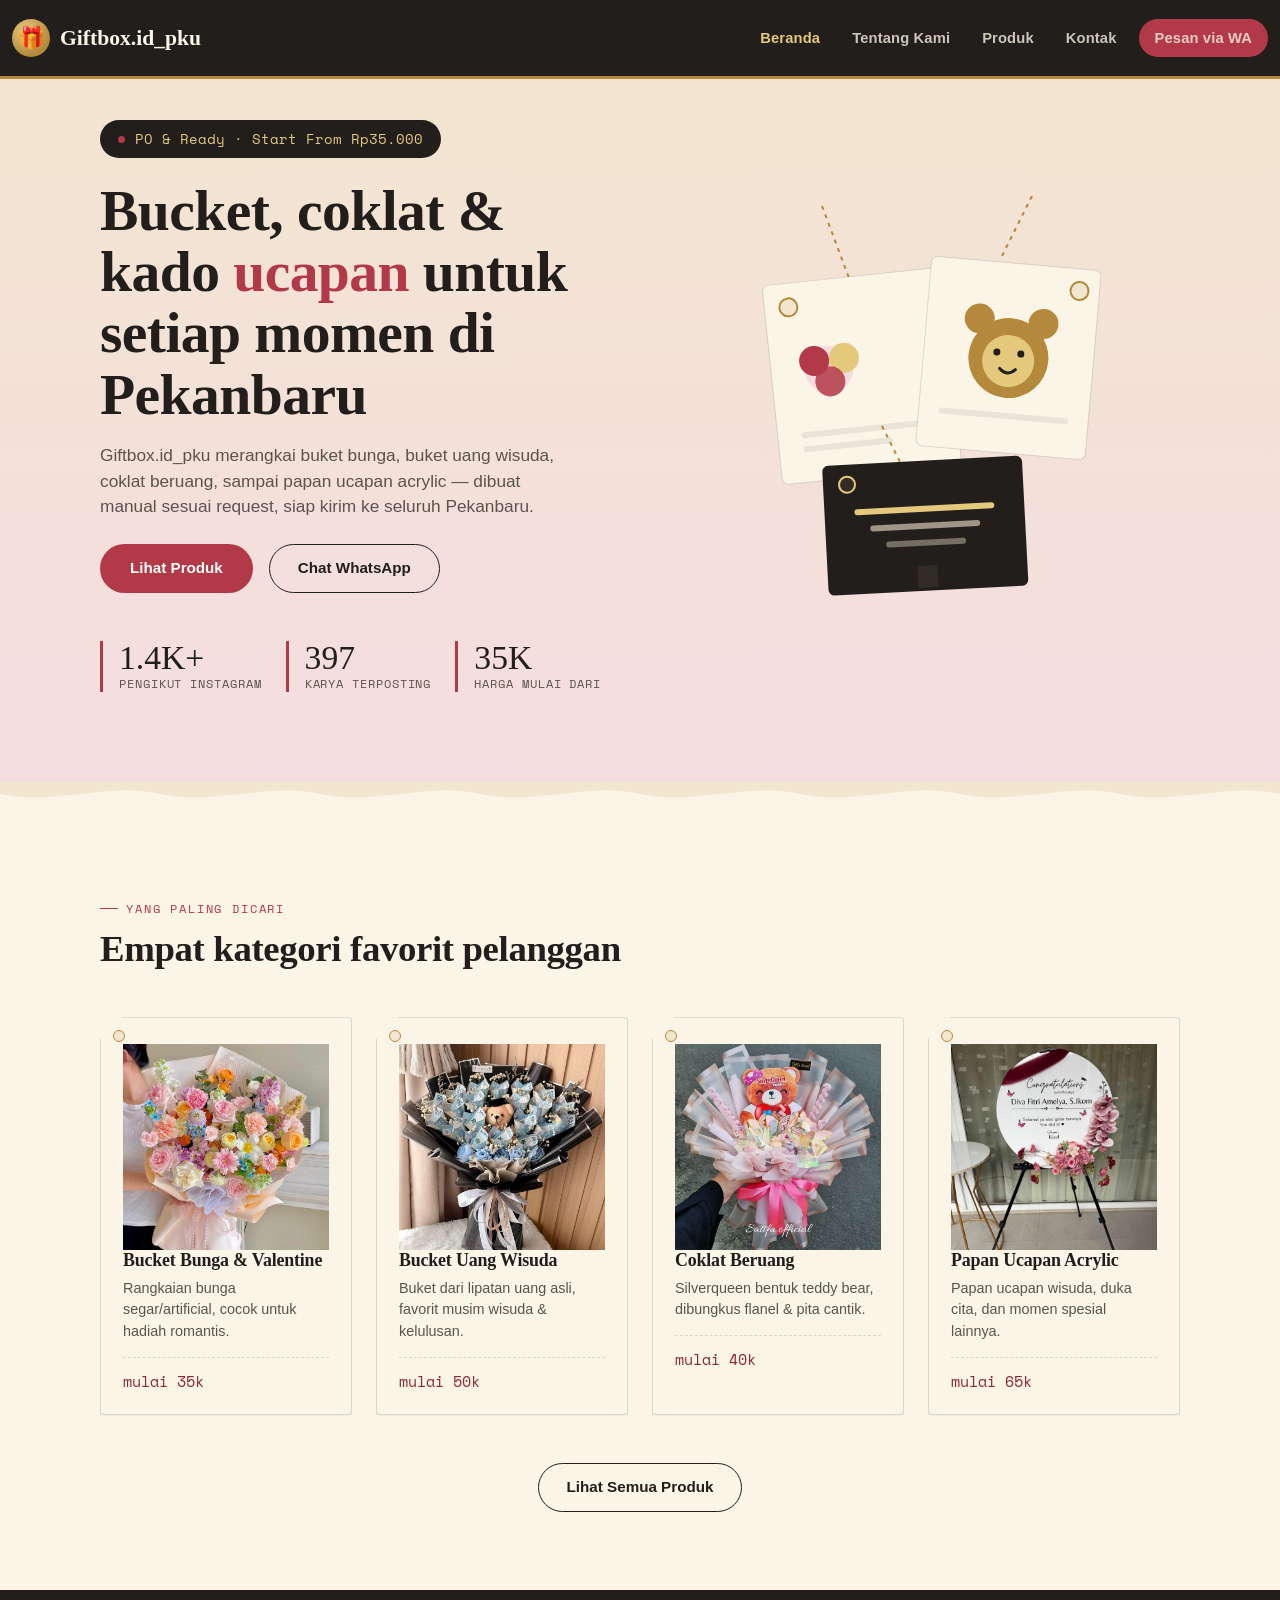
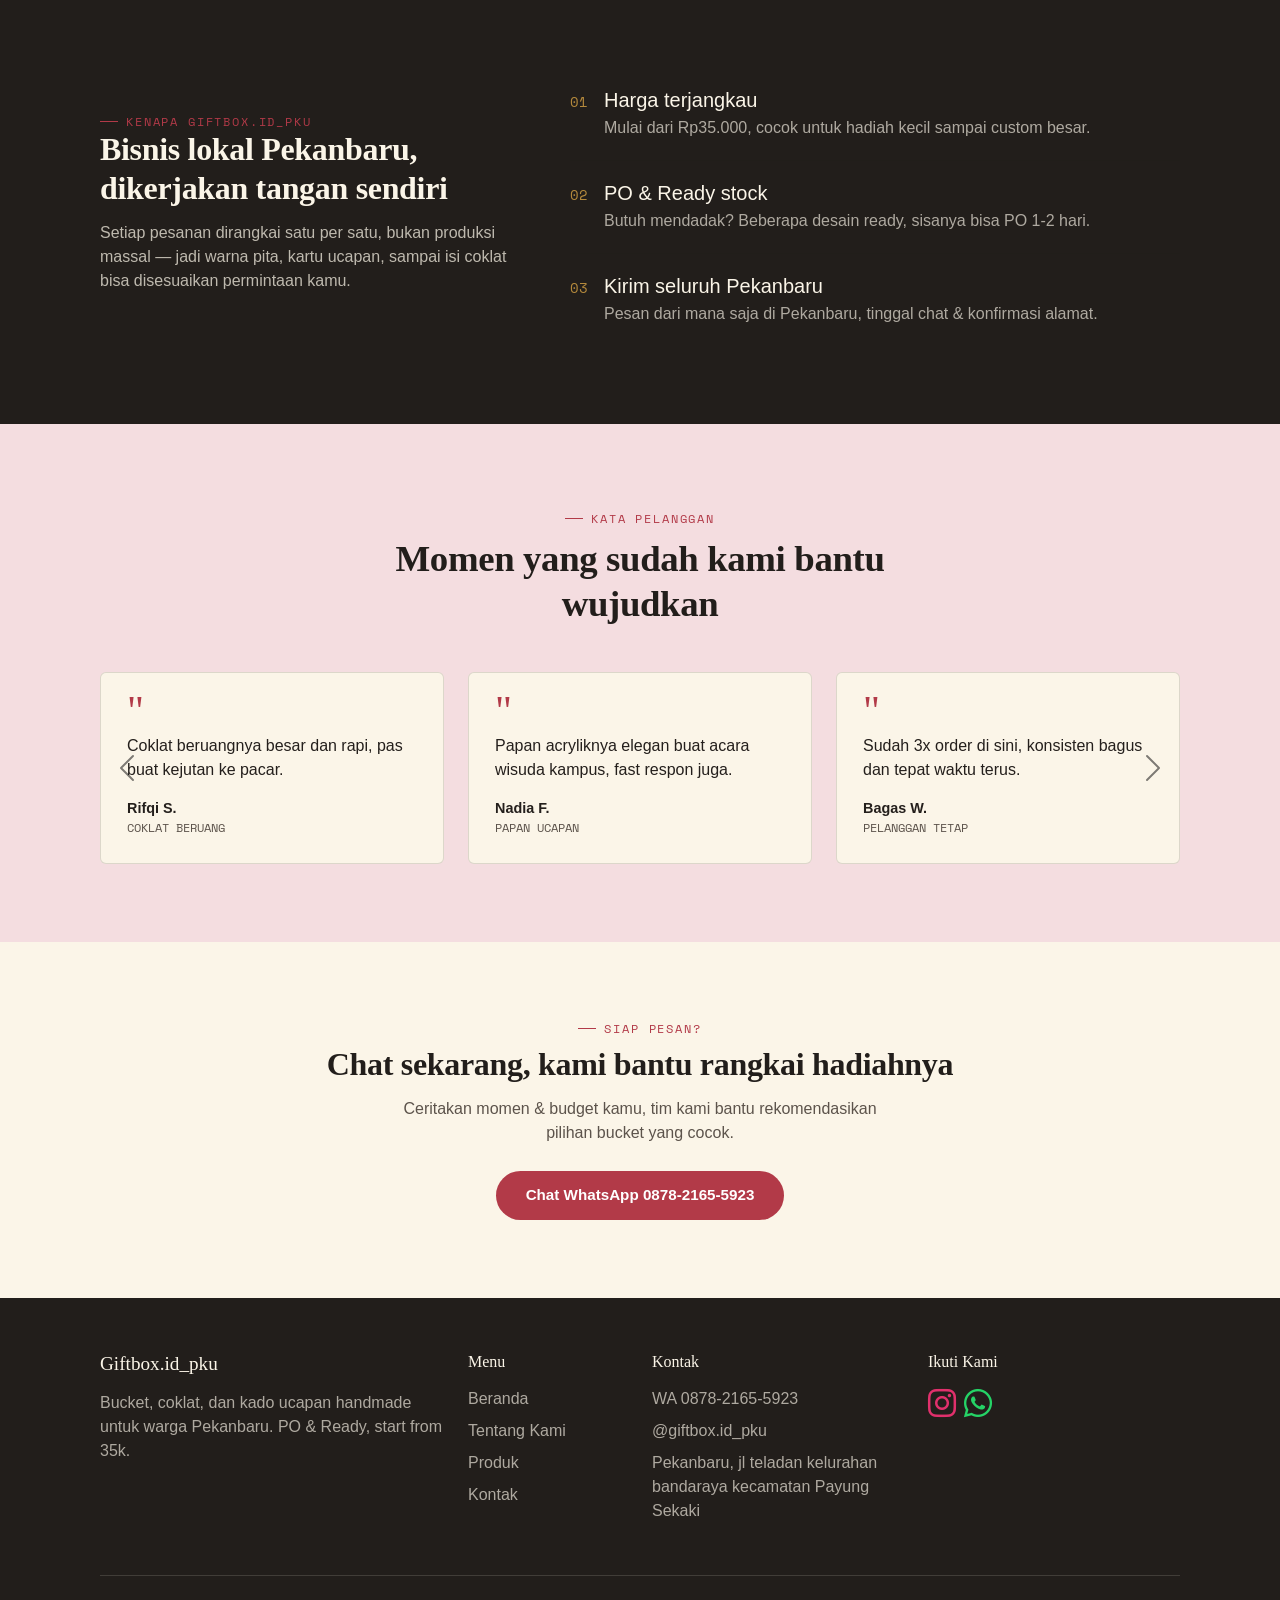
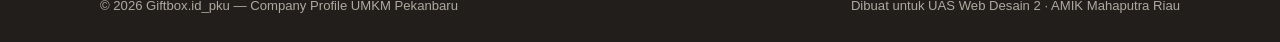
==== commit b0bb88e4: "Update index.html" ====
--- a/index.html
+++ b/index.html
@@ -294,6 +294,6 @@
 </footer>
 
 <script src="https://cdnjs.cloudflare.com/ajax/libs/bootstrap/5.3.3/js/bootstrap.bundle.min.js"></script>
-<script src="js/main.js"></script>
+<script src="main.js"></script>
 </body>
 </html>
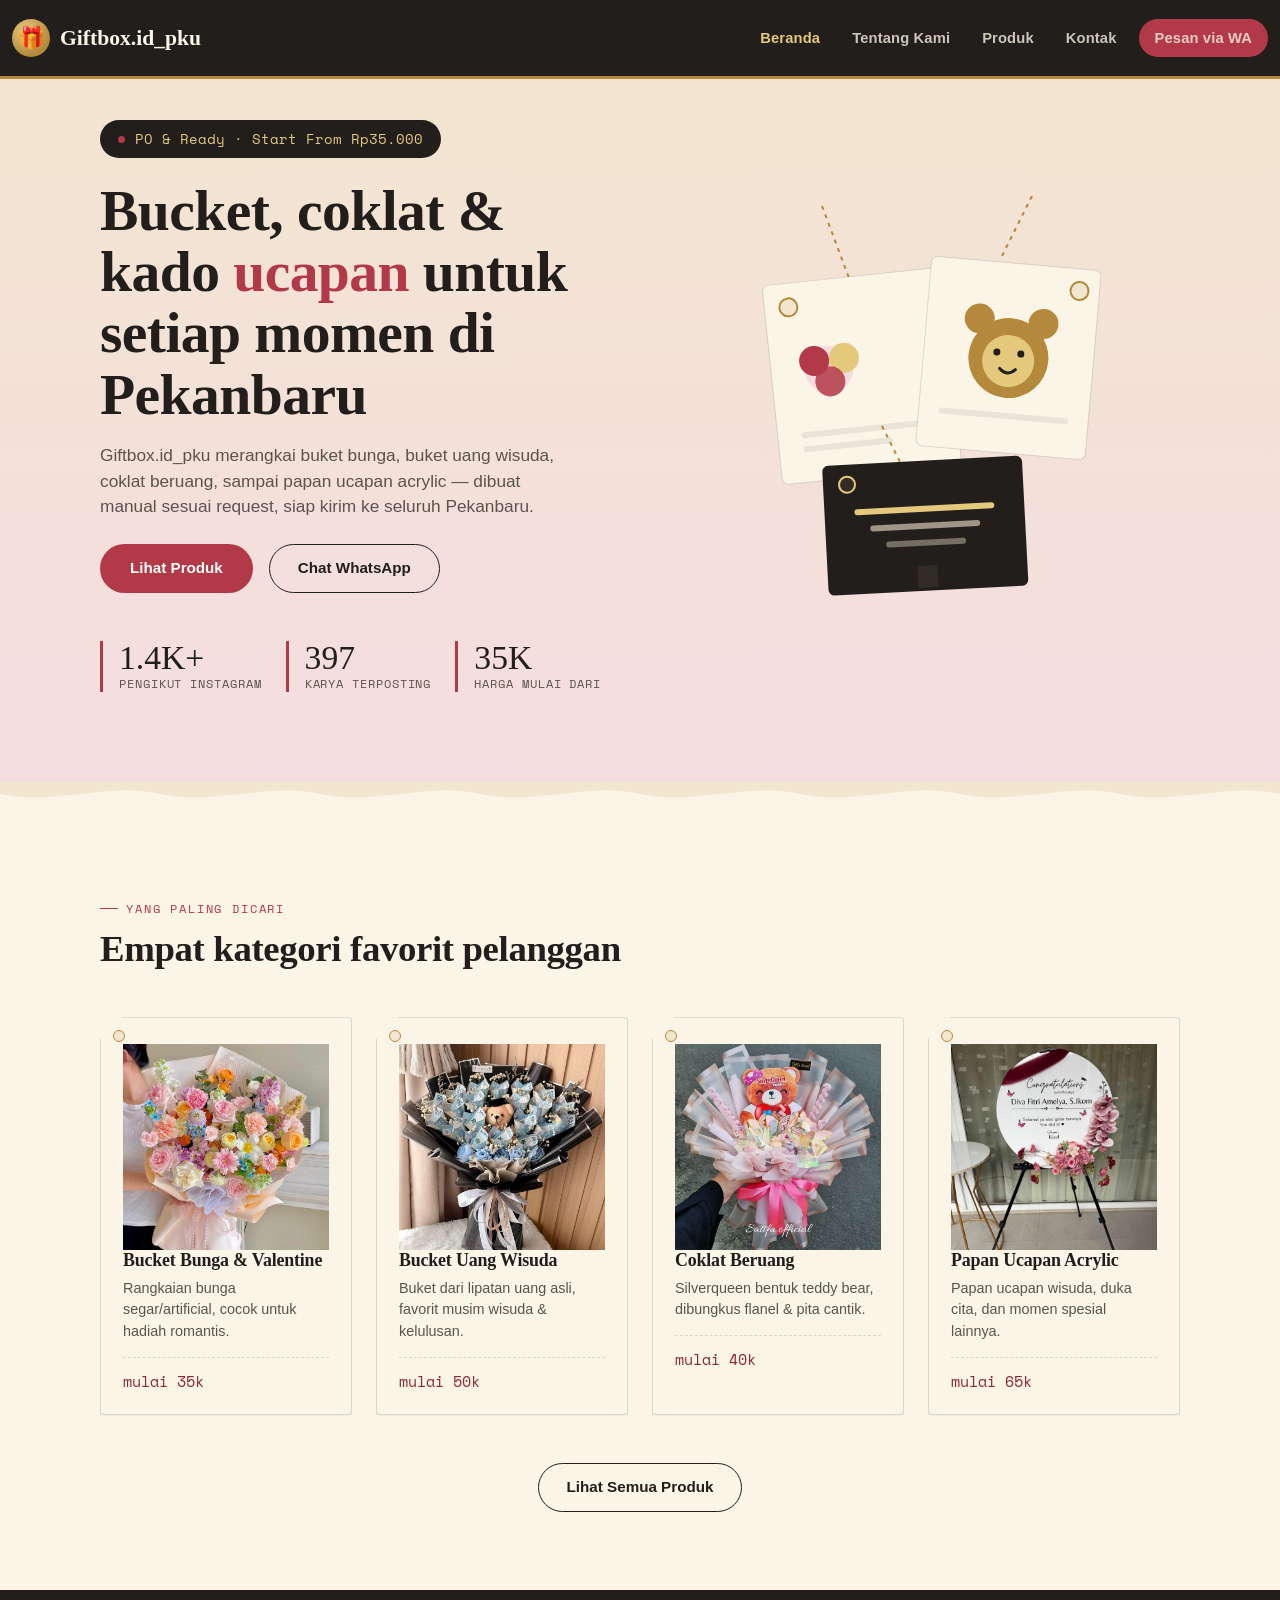
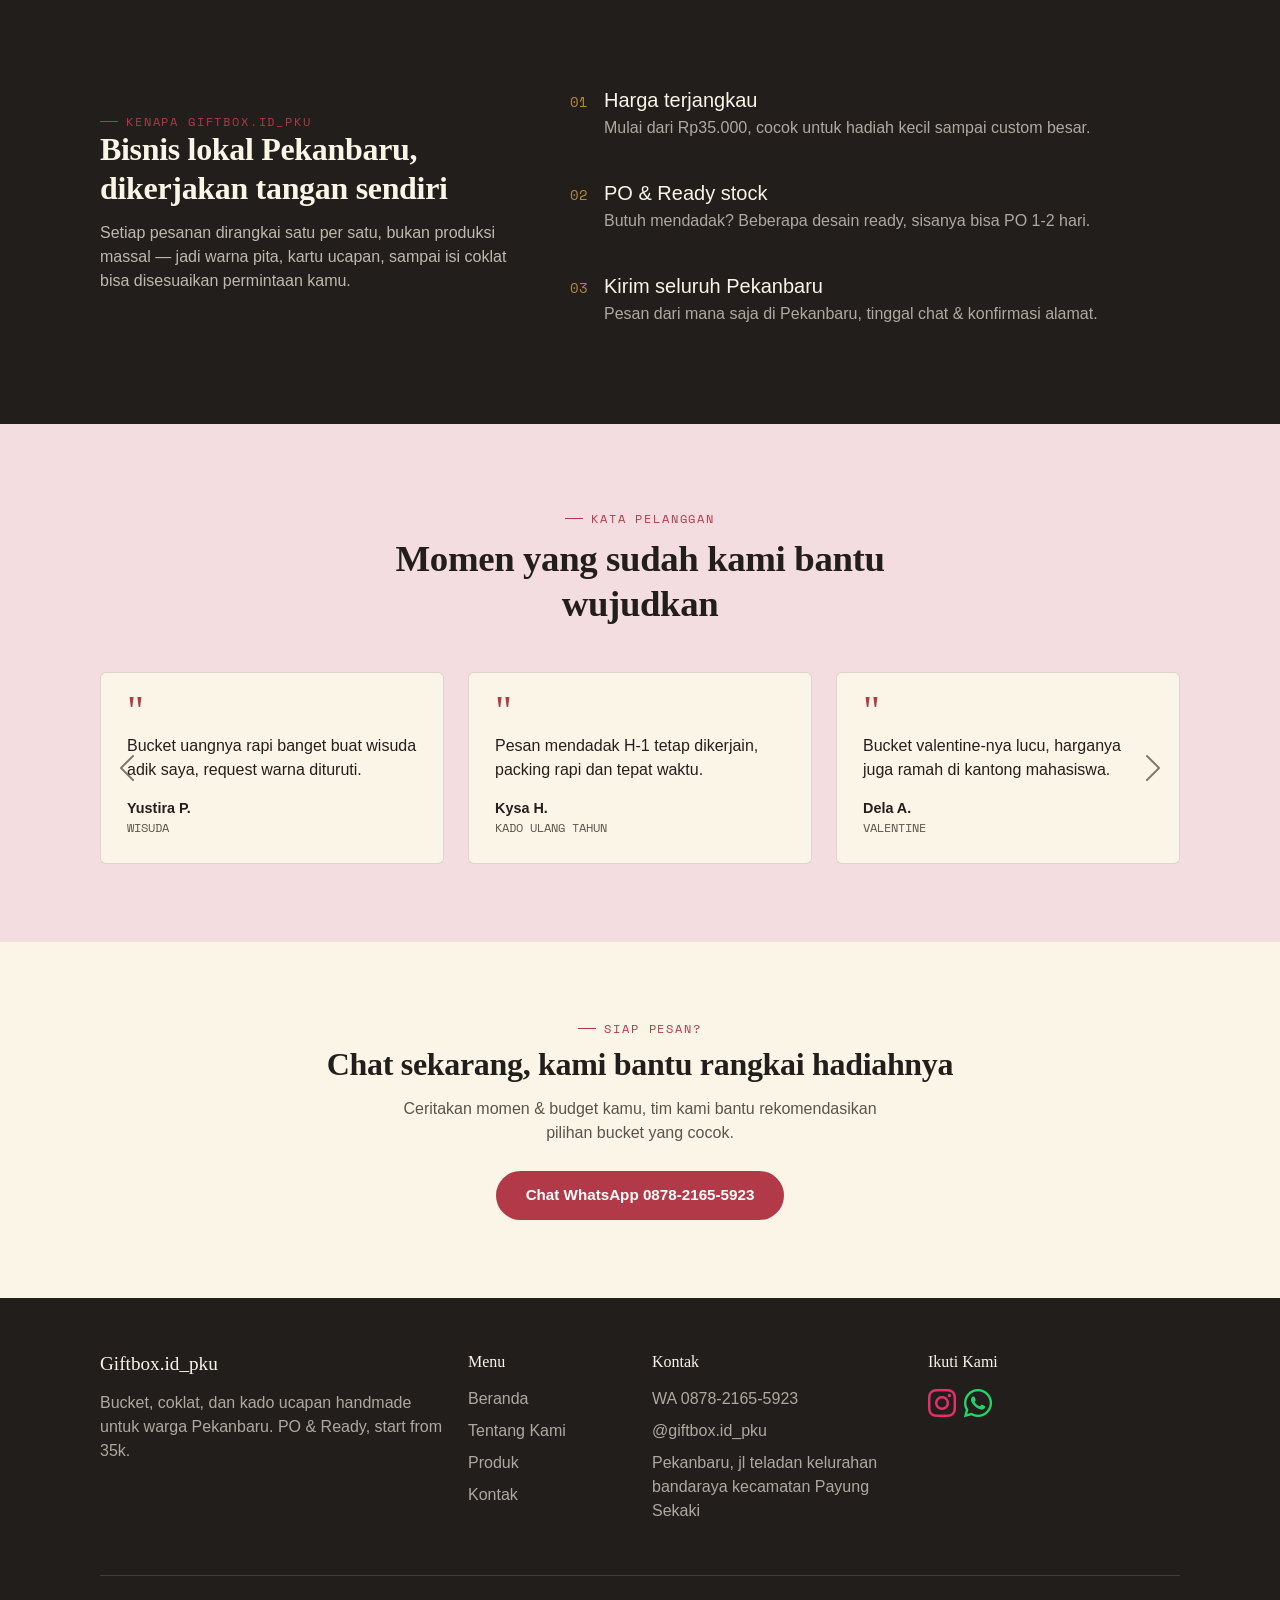
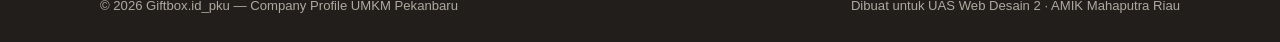
==== commit bbe64712: "Update index.html" ====
--- a/index.html
+++ b/index.html
@@ -200,7 +200,7 @@
       <h2>Momen yang sudah kami bantu wujudkan</h2>
     </div>
 
-    <div id="testiCarousel" class="carousel slide" data-bs-ride="carousel" data-bs-interval="1000">
+    <div id="testiCarousel" class="carousel slide" data-bs-ride="carousel" data-bs-interval="2500">
       <div class="carousel-inner">
         <div class="carousel-item active">
           <div class="row justify-content-center g-4">
